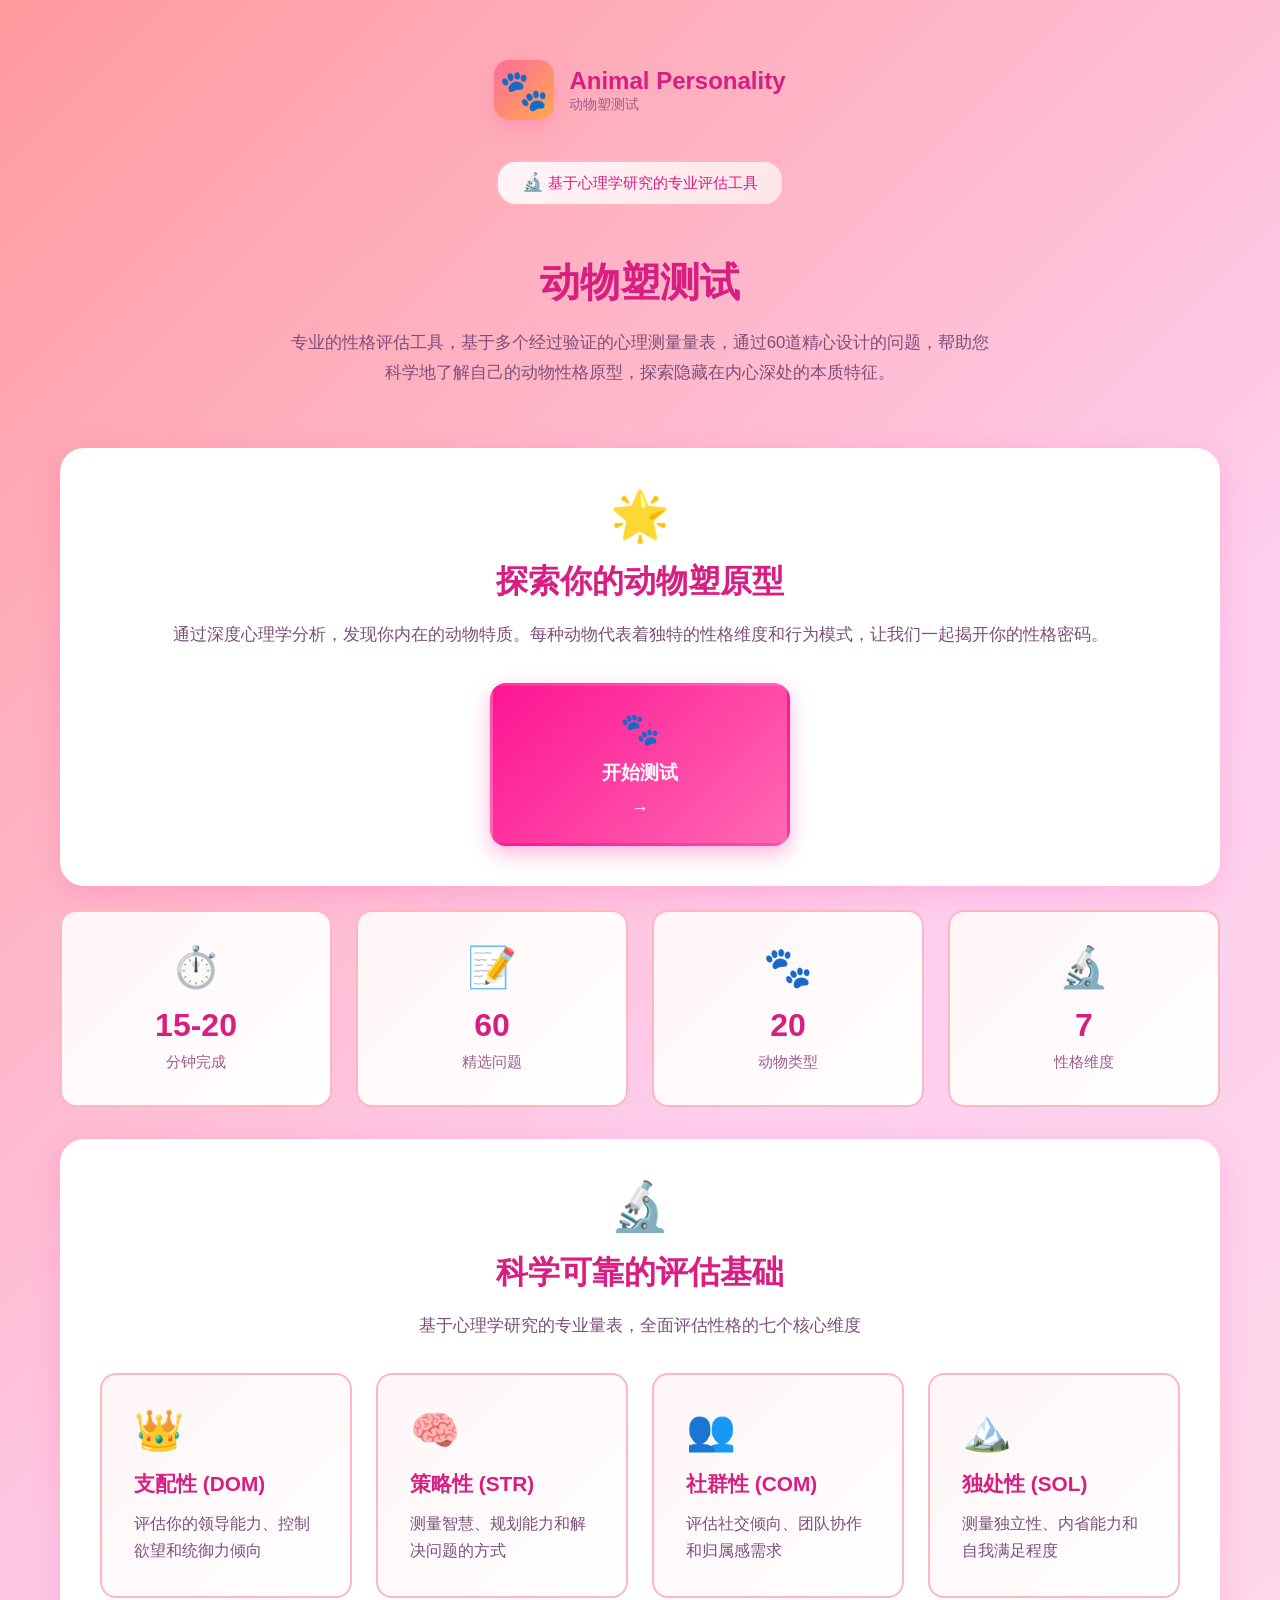
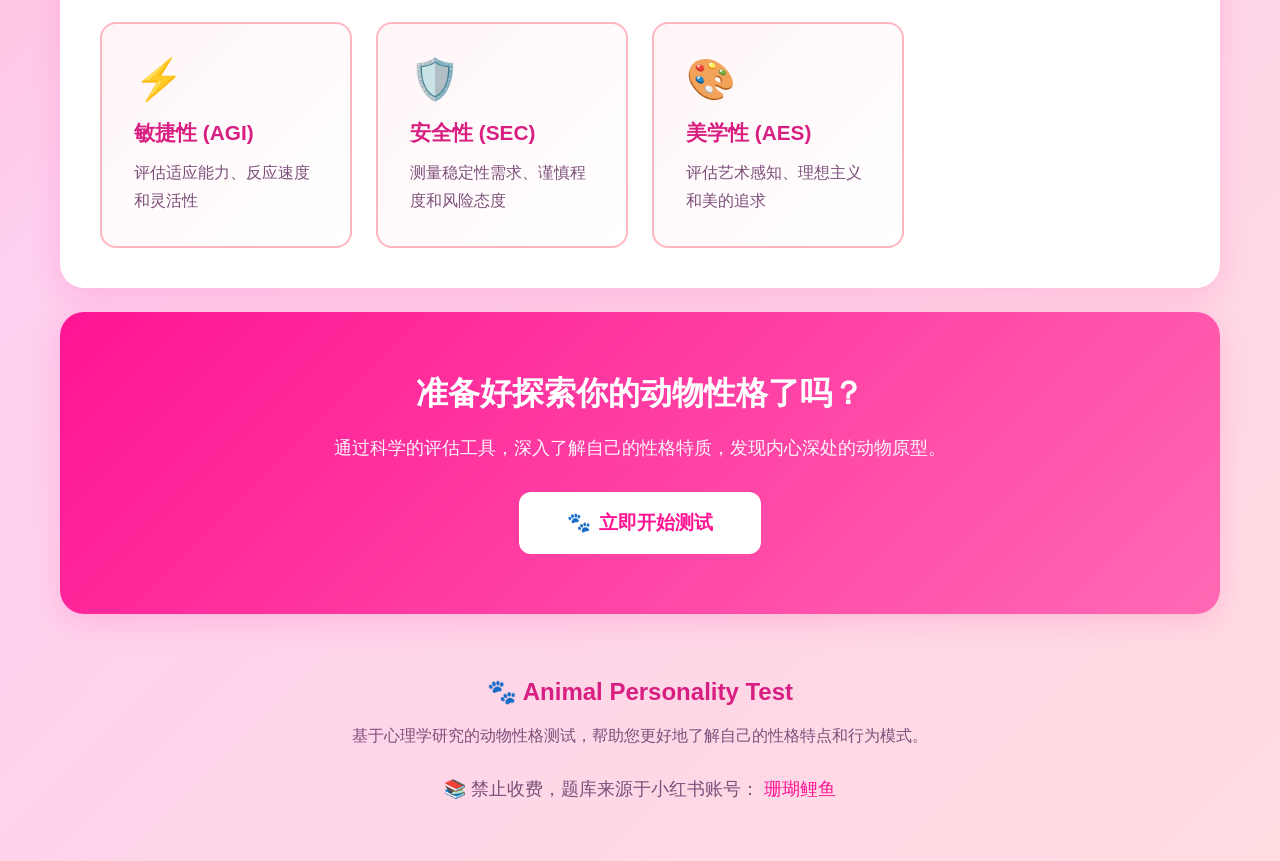
==== test/index.html @ 2c0f181c "Add files via upload" ====
<!DOCTYPE html><html lang="zh-CN"><head><meta charset="UTF-8"><meta name="viewport" content="width=device-width, initial-scale=1.0"><title>动物塑测试 🐾 Animal Personality Test</title><style type="text/css">@font-face {font-family:Inter;font-style:normal;font-weight:300;src:url(/cf-fonts/v/inter/5.0.16/cyrillic/wght/normal.woff2);unicode-range:U+0301,U+0400-045F,U+0490-0491,U+04B0-04B1,U+2116;font-display:swap;}@font-face {font-family:Inter;font-style:normal;font-weight:300;src:url(/cf-fonts/v/inter/5.0.16/latin-ext/wght/normal.woff2);unicode-range:U+0100-02AF,U+0304,U+0308,U+0329,U+1E00-1E9F,U+1EF2-1EFF,U+2020,U+20A0-20AB,U+20AD-20CF,U+2113,U+2C60-2C7F,U+A720-A7FF;font-display:swap;}@font-face {font-family:Inter;font-style:normal;font-weight:300;src:url(/cf-fonts/v/inter/5.0.16/latin/wght/normal.woff2);unicode-range:U+0000-00FF,U+0131,U+0152-0153,U+02BB-02BC,U+02C6,U+02DA,U+02DC,U+0304,U+0308,U+0329,U+2000-206F,U+2074,U+20AC,U+2122,U+2191,U+2193,U+2212,U+2215,U+FEFF,U+FFFD;font-display:swap;}@font-face {font-family:Inter;font-style:normal;font-weight:300;src:url(/cf-fonts/v/inter/5.0.16/vietnamese/wght/normal.woff2);unicode-range:U+0102-0103,U+0110-0111,U+0128-0129,U+0168-0169,U+01A0-01A1,U+01AF-01B0,U+0300-0301,U+0303-0304,U+0308-0309,U+0323,U+0329,U+1EA0-1EF9,U+20AB;font-display:swap;}@font-face {font-family:Inter;font-style:normal;font-weight:300;src:url(/cf-fonts/v/inter/5.0.16/cyrillic-ext/wght/normal.woff2);unicode-range:U+0460-052F,U+1C80-1C88,U+20B4,U+2DE0-2DFF,U+A640-A69F,U+FE2E-FE2F;font-display:swap;}@font-face {font-family:Inter;font-style:normal;font-weight:300;src:url(/cf-fonts/v/inter/5.0.16/greek/wght/normal.woff2);unicode-range:U+0370-03FF;font-display:swap;}@font-face {font-family:Inter;font-style:normal;font-weight:300;src:url(/cf-fonts/v/inter/5.0.16/greek-ext/wght/normal.woff2);unicode-range:U+1F00-1FFF;font-display:swap;}@font-face {font-family:Inter;font-style:normal;font-weight:400;src:url(/cf-fonts/v/inter/5.0.16/cyrillic-ext/wght/normal.woff2);unicode-range:U+0460-052F,U+1C80-1C88,U+20B4,U+2DE0-2DFF,U+A640-A69F,U+FE2E-FE2F;font-display:swap;}@font-face {font-family:Inter;font-style:normal;font-weight:400;src:url(/cf-fonts/v/inter/5.0.16/latin-ext/wght/normal.woff2);unicode-range:U+0100-02AF,U+0304,U+0308,U+0329,U+1E00-1E9F,U+1EF2-1EFF,U+2020,U+20A0-20AB,U+20AD-20CF,U+2113,U+2C60-2C7F,U+A720-A7FF;font-display:swap;}@font-face {font-family:Inter;font-style:normal;font-weight:400;src:url(/cf-fonts/v/inter/5.0.16/vietnamese/wght/normal.woff2);unicode-range:U+0102-0103,U+0110-0111,U+0128-0129,U+0168-0169,U+01A0-01A1,U+01AF-01B0,U+0300-0301,U+0303-0304,U+0308-0309,U+0323,U+0329,U+1EA0-1EF9,U+20AB;font-display:swap;}@font-face {font-family:Inter;font-style:normal;font-weight:400;src:url(/cf-fonts/v/inter/5.0.16/cyrillic/wght/normal.woff2);unicode-range:U+0301,U+0400-045F,U+0490-0491,U+04B0-04B1,U+2116;font-display:swap;}@font-face {font-family:Inter;font-style:normal;font-weight:400;src:url(/cf-fonts/v/inter/5.0.16/greek-ext/wght/normal.woff2);unicode-range:U+1F00-1FFF;font-display:swap;}@font-face {font-family:Inter;font-style:normal;font-weight:400;src:url(/cf-fonts/v/inter/5.0.16/greek/wght/normal.woff2);unicode-range:U+0370-03FF;font-display:swap;}@font-face {font-family:Inter;font-style:normal;font-weight:400;src:url(/cf-fonts/v/inter/5.0.16/latin/wght/normal.woff2);unicode-range:U+0000-00FF,U+0131,U+0152-0153,U+02BB-02BC,U+02C6,U+02DA,U+02DC,U+0304,U+0308,U+0329,U+2000-206F,U+2074,U+20AC,U+2122,U+2191,U+2193,U+2212,U+2215,U+FEFF,U+FFFD;font-display:swap;}@font-face {font-family:Inter;font-style:normal;font-weight:500;src:url(/cf-fonts/v/inter/5.0.16/greek-ext/wght/normal.woff2);unicode-range:U+1F00-1FFF;font-display:swap;}@font-face {font-family:Inter;font-style:normal;font-weight:500;src:url(/cf-fonts/v/inter/5.0.16/cyrillic-ext/wght/normal.woff2);unicode-range:U+0460-052F,U+1C80-1C88,U+20B4,U+2DE0-2DFF,U+A640-A69F,U+FE2E-FE2F;font-display:swap;}@font-face {font-family:Inter;font-style:normal;font-weight:500;src:url(/cf-fonts/v/inter/5.0.16/greek/wght/normal.woff2);unicode-range:U+0370-03FF;font-display:swap;}@font-face {font-family:Inter;font-style:normal;font-weight:500;src:url(/cf-fonts/v/inter/5.0.16/cyrillic/wght/normal.woff2);unicode-range:U+0301,U+0400-045F,U+0490-0491,U+04B0-04B1,U+2116;font-display:swap;}@font-face {font-family:Inter;font-style:normal;font-weight:500;src:url(/cf-fonts/v/inter/5.0.16/latin/wght/normal.woff2);unicode-range:U+0000-00FF,U+0131,U+0152-0153,U+02BB-02BC,U+02C6,U+02DA,U+02DC,U+0304,U+0308,U+0329,U+2000-206F,U+2074,U+20AC,U+2122,U+2191,U+2193,U+2212,U+2215,U+FEFF,U+FFFD;font-display:swap;}@font-face {font-family:Inter;font-style:normal;font-weight:500;src:url(/cf-fonts/v/inter/5.0.16/latin-ext/wght/normal.woff2);unicode-range:U+0100-02AF,U+0304,U+0308,U+0329,U+1E00-1E9F,U+1EF2-1EFF,U+2020,U+20A0-20AB,U+20AD-20CF,U+2113,U+2C60-2C7F,U+A720-A7FF;font-display:swap;}@font-face {font-family:Inter;font-style:normal;font-weight:500;src:url(/cf-fonts/v/inter/5.0.16/vietnamese/wght/normal.woff2);unicode-range:U+0102-0103,U+0110-0111,U+0128-0129,U+0168-0169,U+01A0-01A1,U+01AF-01B0,U+0300-0301,U+0303-0304,U+0308-0309,U+0323,U+0329,U+1EA0-1EF9,U+20AB;font-display:swap;}@font-face {font-family:Inter;font-style:normal;font-weight:600;src:url(/cf-fonts/v/inter/5.0.16/vietnamese/wght/normal.woff2);unicode-range:U+0102-0103,U+0110-0111,U+0128-0129,U+0168-0169,U+01A0-01A1,U+01AF-01B0,U+0300-0301,U+0303-0304,U+0308-0309,U+0323,U+0329,U+1EA0-1EF9,U+20AB;font-display:swap;}@font-face {font-family:Inter;font-style:normal;font-weight:600;src:url(/cf-fonts/v/inter/5.0.16/greek-ext/wght/normal.woff2);unicode-range:U+1F00-1FFF;font-display:swap;}@font-face {font-family:Inter;font-style:normal;font-weight:600;src:url(/cf-fonts/v/inter/5.0.16/latin/wght/normal.woff2);unicode-range:U+0000-00FF,U+0131,U+0152-0153,U+02BB-02BC,U+02C6,U+02DA,U+02DC,U+0304,U+0308,U+0329,U+2000-206F,U+2074,U+20AC,U+2122,U+2191,U+2193,U+2212,U+2215,U+FEFF,U+FFFD;font-display:swap;}@font-face {font-family:Inter;font-style:normal;font-weight:600;src:url(/cf-fonts/v/inter/5.0.16/cyrillic-ext/wght/normal.woff2);unicode-range:U+0460-052F,U+1C80-1C88,U+20B4,U+2DE0-2DFF,U+A640-A69F,U+FE2E-FE2F;font-display:swap;}@font-face {font-family:Inter;font-style:normal;font-weight:600;src:url(/cf-fonts/v/inter/5.0.16/cyrillic/wght/normal.woff2);unicode-range:U+0301,U+0400-045F,U+0490-0491,U+04B0-04B1,U+2116;font-display:swap;}@font-face {font-family:Inter;font-style:normal;font-weight:600;src:url(/cf-fonts/v/inter/5.0.16/latin-ext/wght/normal.woff2);unicode-range:U+0100-02AF,U+0304,U+0308,U+0329,U+1E00-1E9F,U+1EF2-1EFF,U+2020,U+20A0-20AB,U+20AD-20CF,U+2113,U+2C60-2C7F,U+A720-A7FF;font-display:swap;}@font-face {font-family:Inter;font-style:normal;font-weight:600;src:url(/cf-fonts/v/inter/5.0.16/greek/wght/normal.woff2);unicode-range:U+0370-03FF;font-display:swap;}@font-face {font-family:Inter;font-style:normal;font-weight:700;src:url(/cf-fonts/v/inter/5.0.16/greek-ext/wght/normal.woff2);unicode-range:U+1F00-1FFF;font-display:swap;}@font-face {font-family:Inter;font-style:normal;font-weight:700;src:url(/cf-fonts/v/inter/5.0.16/latin/wght/normal.woff2);unicode-range:U+0000-00FF,U+0131,U+0152-0153,U+02BB-02BC,U+02C6,U+02DA,U+02DC,U+0304,U+0308,U+0329,U+2000-206F,U+2074,U+20AC,U+2122,U+2191,U+2193,U+2212,U+2215,U+FEFF,U+FFFD;font-display:swap;}@font-face {font-family:Inter;font-style:normal;font-weight:700;src:url(/cf-fonts/v/inter/5.0.16/vietnamese/wght/normal.woff2);unicode-range:U+0102-0103,U+0110-0111,U+0128-0129,U+0168-0169,U+01A0-01A1,U+01AF-01B0,U+0300-0301,U+0303-0304,U+0308-0309,U+0323,U+0329,U+1EA0-1EF9,U+20AB;font-display:swap;}@font-face {font-family:Inter;font-style:normal;font-weight:700;src:url(/cf-fonts/v/inter/5.0.16/cyrillic/wght/normal.woff2);unicode-range:U+0301,U+0400-045F,U+0490-0491,U+04B0-04B1,U+2116;font-display:swap;}@font-face {font-family:Inter;font-style:normal;font-weight:700;src:url(/cf-fonts/v/inter/5.0.16/cyrillic-ext/wght/normal.woff2);unicode-range:U+0460-052F,U+1C80-1C88,U+20B4,U+2DE0-2DFF,U+A640-A69F,U+FE2E-FE2F;font-display:swap;}@font-face {font-family:Inter;font-style:normal;font-weight:700;src:url(/cf-fonts/v/inter/5.0.16/greek/wght/normal.woff2);unicode-range:U+0370-03FF;font-display:swap;}@font-face {font-family:Inter;font-style:normal;font-weight:700;src:url(/cf-fonts/v/inter/5.0.16/latin-ext/wght/normal.woff2);unicode-range:U+0100-02AF,U+0304,U+0308,U+0329,U+1E00-1E9F,U+1EF2-1EFF,U+2020,U+20A0-20AB,U+20AD-20CF,U+2113,U+2C60-2C7F,U+A720-A7FF;font-display:swap;}</style><style> * { margin: 0; padding: 0; box-sizing: border-box; } body { font-family: 'Inter', -apple-system, BlinkMacSystemFont, 'Segoe UI', sans-serif; background: linear-gradient(135deg, #ff9a9e 0%, #fecfef 50%, #ffdde1 100%); min-height: 100vh; color: #4a1942; } .container { max-width: 1200px; margin: 0 auto; padding: 20px; } .new-header { text-align: center; padding: 40px 20px 60px; } .logo-section { display:flex; align-items:center; justify-content:center; gap:15px; margin-bottom:20px; } .logo-icon { font-size:2.5rem; width:60px; height:60px; background:linear-gradient(135deg,#ff6b9d,#ffa94d); border-radius:15px; display:flex; align-items:center; justify-content:center; box-shadow:0 8px 20px rgba(255,107,157,.3); } .logo-text { text-align:left; } .logo-title { font-size:1.5rem; font-weight:700; color:#d91e82; } .logo-subtitle { font-size:.9rem; color:#9d5c8e; } .tagline { display:inline-block; background:linear-gradient(135deg,#fff5f7,#ffe4e9); padding:10px 24px; border-radius:20px; color:#d91e82; font-size:.95rem; font-weight:500; margin:20px 0; border:2px solid #ffb6c1; } .tagline-icon { font-size:1.1rem; } .main-title { font-size:2.5rem; font-weight:700; color:#d91e82; margin:30px 0 20px; line-height:1.3; } .main-description { max-width:700px; margin:0 auto; font-size:1.05rem; color:#7d4f7a; line-height:1.8; } .card { background:#fff; border-radius:24px; padding:40px; margin-bottom:24px; box-shadow:0 8px 30px rgba(255,20,147,.15); } .section-icon { font-size:3rem; text-align:center; margin-bottom:16px; } .section-title { text-align:center; font-size:2rem; font-weight:700; color:#d91e82; margin-bottom:16px; } .section-desc { text-align:center; color:#7d4f7a; font-size:1.05rem; line-height:1.8; margin-bottom:32px; } .features-grid { display:grid; grid-template-columns: repeat(auto-fit, minmax(200px, 1fr)); gap:24px; margin-bottom:32px; } .feature-item { background:linear-gradient(135deg,#fff5f7 0%, #ffffff 100%); border-radius:16px; padding:32px 24px; text-align:center; border:2px solid #ffb6c1; transition:all .3s; } .feature-item:hover { transform:translateY(-5px); box-shadow:0 12px 30px rgba(255,20,147,.2); border-color:#ff69b4; } .feature-icon { font-size:2.5rem; margin-bottom:16px; } .feature-value { font-size:2rem; font-weight:700; color:#d91e82; margin-bottom:8px; } .feature-label { color:#9d5c8e; font-size:.95rem; } .btn { padding:18px 48px; border-radius:12px; font-size:1.2rem; font-weight:600; cursor:pointer; transition:all .3s; border:none; background:linear-gradient(90deg,#ff1493,#ff69b4); color:#fff; box-shadow:0 4px 16px rgba(255,20,147,.4); display:inline-flex; align-items:center; gap:8px; } .btn:hover { transform:translateY(-2px); box-shadow:0 6px 24px rgba(255,20,147,.5); } .perspective-btn { flex:1; max-width:300px; padding:24px 32px; border-radius:16px; font-size:1.1rem; font-weight:600; cursor:pointer; transition:all .3s; border:3px solid; display:flex; flex-direction:column; align-items:center; gap:12px; text-align:center; } .perspective-btn.primary { background:linear-gradient(135deg,#ff1493,#ff69b4); color:#fff; border-color:transparent; box-shadow:0 8px 20px rgba(255,20,147,.3); } .perspective-btn.primary:hover { transform:translateY(-4px); box-shadow:0 12px 30px rgba(255,20,147,.4); } .btn-icon { font-size:2rem; } .btn-text { font-size:1.2rem; } .perspective-buttons { display:flex; justify-content:center; gap:24px; flex-wrap:wrap; } .basis-grid { display:grid; grid-template-columns: repeat(auto-fit, minmax(250px, 1fr)); gap:24px; margin-top:32px; } .basis-card { background:linear-gradient(135deg,#fff5f7 0%, #ffffff 100%); border-radius:16px; padding:32px; border:2px solid #ffb6c1; transition:all .3s; } .basis-card:hover { transform:translateY(-5px); box-shadow:0 12px 30px rgba(255,20,147,.2); border-color:#ff69b4; } .basis-icon { font-size:2.5rem; margin-bottom:16px; } .basis-title { font-size:1.3rem; font-weight:600; color:#d91e82; margin-bottom:12px; } .basis-desc { color:#7d4f7a; line-height:1.7; } .cta-section { background:linear-gradient(135deg,#ff1493 0%, #ff69b4 100%); color:#fff; text-align:center; padding:60px 40px; } .cta-title { font-size:2rem; font-weight:700; margin-bottom:20px; } .cta-desc { font-size:1.1rem; margin-bottom:32px; opacity:.95; } .cta-btn { background:#fff; color:#ff1493; padding:18px 48px; border-radius:12px; font-size:1.2rem; font-weight:600; border:none; cursor:pointer; transition:all .3s; display:inline-flex; align-items:center; gap:8px; } .cta-btn:hover { transform:translateY(-2px); box-shadow:0 8px 20px rgba(255,255,255,.5); } .footer-info { text-align:center; padding:40px 20px; color:#7d4f7a; } .footer-logo { font-size:1.5rem; font-weight:700; color:#d91e82; margin-bottom:16px; } .footer-desc { margin-bottom:20px; line-height:1.7; } .footer-links { display:flex; justify-content:center; gap:24px; flex-wrap:wrap; } .footer-links a { color:#ff1493; text-decoration:none; font-weight:500; transition:all .3s; } .footer-links a:hover { color:#d91e82; text-decoration:underline; } .hidden { display:none; } .fade-in { animation: fadeIn .5s ease-out; } @keyframes fadeIn { from{opacity:0; transform:translateY(20px);} to{opacity:1; transform:translateY(0);} } .question-container { background:linear-gradient(135deg,#fff5f7 0%, #ffffff 100%); border-radius:16px; padding:32px; margin-bottom:24px; } .question-header { display:flex; justify-content:space-between; align-items:center; margin-bottom:24px; padding-bottom:16px; border-bottom:2px solid #ffb6c1; } .question-badge { background:linear-gradient(90deg,#ff1493,#ff69b4); color:#fff; padding:8px 16px; border-radius:12px; font-size:.9rem; font-weight:500; } .question-number { color:#9d5c8e; font-weight:600; font-size:1.1rem; } .question-text { font-size:1.5rem; font-weight:600; color:#4a1942; line-height:1.7; margin-bottom:32px; } .options-grid { display:grid; gap:12px; } .option { background:#fff; border:2px solid #ffb6c1; border-radius:12px; padding:20px 24px; cursor:pointer; transition:all .3s; display:flex; align-items:center; gap:16px; user-select:none; } .option:hover { border-color:#ff1493; background:#fff5f7; transform:translateX(8px); } .option.selected { border-color:#ff1493; background:linear-gradient(90deg,#ff1493 0%, #ff69b4 100%); color:#fff; font-weight:500; box-shadow:0 4px 12px rgba(255,20,147,.3); } .option-circle { width:32px; height:32px; border-radius:50%; background:linear-gradient(135deg,#ff1493,#ff69b4); color:#fff; display:flex; align-items:center; justify-content:center; font-weight:600; flex-shrink:0; } .option.selected .option-circle { background:#fff; color:#ff1493; } .progress-section { margin-bottom:32px; } .progress-info { display:flex; justify-content:space-between; margin-bottom:8px; color:#9d5c8e; font-weight:500; } .progress-bar-container { width:100%; height:8px; background:rgba(255,182,193,.3); border-radius:4px; overflow:hidden; } .progress-fill { height:100%; background:linear-gradient(90deg,#ff1493,#ff69b4); transition: width .3s ease; } .result-hero { background:linear-gradient(135deg,#ff1493 0%, #ff69b4 100%); color:#fff; text-align:center; padding:60px 40px; border-radius:24px 24px 0 0; margin:-40px -40px 40px; } .result-animal { font-size:4em; margin:20px 0; text-shadow:0 4px 8px rgba(0,0,0,.2); } .result-title { font-size:2.5rem; font-weight:700; margin-bottom:16px; } .result-desc { text-align:left; line-height:1.8; color:#555; margin:20px 0; padding:30px; background:linear-gradient(135deg,#fff5f7 0%, #ffffff 100%); border-radius:16px; border-left:5px solid #ff1493; font-size:1.1rem; } @media (max-width:768px){ .main-title{font-size:1.8rem;} .main-description{font-size:.95rem;} .perspective-btn{max-width:100%;} .features-grid{grid-template-columns:repeat(2,1fr); gap:16px;} .card{padding:24px 20px;} .question-text{font-size:1.15rem;} } </style></head><body><div class="container"><div id="startScreen"><div class="new-header fade-in"><div class="logo-section"><div class="logo-icon">🐾</div><div class="logo-text"><div class="logo-title">Animal Personality</div><div class="logo-subtitle">动物塑测试</div></div></div><div class="tagline"><span class="tagline-icon">🔬</span> 基于心理学研究的专业评估工具</div><h1 class="main-title">动物塑测试</h1><p class="main-description">专业的性格评估工具，基于多个经过验证的心理测量量表，通过60道精心设计的问题，帮助您科学地了解自己的动物性格原型，探索隐藏在内心深处的本质特征。</p></div><div class="card fade-in"><div class="section-icon">🌟</div><h2 class="section-title">探索你的动物塑原型</h2><p class="section-desc">通过深度心理学分析，发现你内在的动物特质。每种动物代表着独特的性格维度和行为模式，让我们一起揭开你的性格密码。</p><div class="perspective-buttons"><button id="startBtn" class="perspective-btn primary" type="button"><span class="btn-icon">🐾</span><span class="btn-text">开始测试</span><span class="btn-arrow">→</span></button></div></div><div class="features-grid fade-in"><div class="feature-item"><div class="feature-icon">⏱️</div><div class="feature-value">15-20</div><div class="feature-label">分钟完成</div></div><div class="feature-item"><div class="feature-icon">📝</div><div class="feature-value">60</div><div class="feature-label">精选问题</div></div><div class="feature-item"><div class="feature-icon">🐾</div><div class="feature-value">20</div><div class="feature-label">动物类型</div></div><div class="feature-item"><div class="feature-icon">🔬</div><div class="feature-value">7</div><div class="feature-label">性格维度</div></div></div><div class="card fade-in"><div class="section-icon">🔬</div><h2 class="section-title">科学可靠的评估基础</h2><p class="section-desc">基于心理学研究的专业量表，全面评估性格的七个核心维度</p><div class="basis-grid"><div class="basis-card"><div class="basis-icon">👑</div><h3 class="basis-title">支配性 (DOM)</h3><p class="basis-desc">评估你的领导能力、控制欲望和统御力倾向</p></div><div class="basis-card"><div class="basis-icon">🧠</div><h3 class="basis-title">策略性 (STR)</h3><p class="basis-desc">测量智慧、规划能力和解决问题的方式</p></div><div class="basis-card"><div class="basis-icon">👥</div><h3 class="basis-title">社群性 (COM)</h3><p class="basis-desc">评估社交倾向、团队协作和归属感需求</p></div><div class="basis-card"><div class="basis-icon">🏔️</div><h3 class="basis-title">独处性 (SOL)</h3><p class="basis-desc">测量独立性、内省能力和自我满足程度</p></div><div class="basis-card"><div class="basis-icon">⚡</div><h3 class="basis-title">敏捷性 (AGI)</h3><p class="basis-desc">评估适应能力、反应速度和灵活性</p></div><div class="basis-card"><div class="basis-icon">🛡️</div><h3 class="basis-title">安全性 (SEC)</h3><p class="basis-desc">测量稳定性需求、谨慎程度和风险态度</p></div><div class="basis-card"><div class="basis-icon">🎨</div><h3 class="basis-title">美学性 (AES)</h3><p class="basis-desc">评估艺术感知、理想主义和美的追求</p></div></div></div><div class="card cta-section fade-in"><h2 class="cta-title">准备好探索你的动物性格了吗？</h2><p class="cta-desc">通过科学的评估工具，深入了解自己的性格特质，发现内心深处的动物原型。</p><button id="ctaStartBtn" class="cta-btn" type="button"><span>🐾</span><span>立即开始测试</span></button></div><div class="footer-info fade-in"><div class="footer-logo"><span>🐾</span> Animal Personality Test</div><p class="footer-desc">基于心理学研究的动物性格测试，帮助您更好地了解自己的性格特点和行为模式。</p><div class="footer-links"><p style="margin-top: 8px; font-size: 18px;">📚 禁止收费，题库来源于小红书账号： <a href="https://xhslink.com/m/9l3Lq4NXHCE">珊瑚鲤鱼</a></p></div></div></div><div id="testScreen" class="card hidden"><div class="progress-section"><div class="progress-info"><span id="progressText">进度: 0/60</span><span id="progressPercent">0%</span></div><div class="progress-bar-container"><div class="progress-fill" id="progressFill" style="width:0%"></div></div></div><div class="question-container"><div class="question-header"><div class="question-badge">动物塑测试</div><div class="question-number" id="questionNumber">第 1 题</div></div><div class="question-text" id="questionText"></div><div class="options-grid" id="optionsContainer"></div></div></div><div id="resultScreen" class="card hidden"><div class="result-hero"><h2>你的动物性格原型是</h2><div class="result-animal" id="resultAnimal"></div><div class="result-title" id="resultTitle"></div></div><div class="result-desc" id="resultDesc"></div><div style="text-align: center; margin-top: 30px;"><button id="restartBtn" class="btn" type="button"><span>🔄</span><span>重新测试</span></button></div></div></div><script type="text/javascript"> const questions = [ {q:"世界是一片漆黑的森林，你选择成为？",o:["森林本身，感受每一片树叶","在林间温暖的篝火","隐藏在古树根下深不见底的古井","一阵穿过所有缝隙的风"]}, {q:"你获得了一块记忆橡皮擦，你会擦掉？",o:["别人对你的所有亏欠，让心灵彻底自由","你最尴尬最羞耻的那个瞬间","一段让你心碎的感情","你犯下的一个无法弥补的错误"]}, {q:"你意外获得了一个生活BUG的控制台，但一天只能使用一个指令，你会输入？",o:["显示所有事物的隐藏信息","召唤会跳舞的羊驼和朋友","一键生成绝对舒适区","开启主角光环"]}, {q:"你更倾向于哪种形式的永生？",o:["你的思想、作品或传说被永远流传","灵魂转世，不断体验不同的人生","拥有不朽的肉体，看着沧海桑田","化为自然的一部分，如山脉或河流，静观万物"]}, {q:"你内心最深处的恐惧，更接近于？",o:["被所有人遗忘，仿佛从未存在过","成为一个无聊、平庸、可被替代的人","失去控制，被原始的冲动或混乱所吞噬","被囚禁，无论是物理上还是精神上"]}, {q:"在你的梦境中，哪种场景反复出现？",o:["在无边无际的水中，时而漂浮，时而下沉","站在悬崖边，俯瞰着壮丽但危险的景色","在一个错综复杂的建筑里奔跑，找不到出口","和一群模糊不清但感觉熟悉的人在一起"]}, {q:"如果你的情绪是一个APP，它最常用的功能是？",o:["后台运行模式，表面风平浪静","弹幕分享功能，把所有内心OS都发到好友群里","飞行模式，一键断开所有连接","静音模式，所有通知都只显示角标"]}, {q:"你认为家的本质是什么？",o:["一个可以卸下所有伪装和防备的绝对领域","一群可以无条件接纳你、与你共享喜悦的人","刻在你基因里但那个回不去的故乡","一个精神坐标，无论身在何处，心之所向"]}, {q:"如果必须选择一种感官来放大十倍，你会选？",o:["听觉，聆听万物的低语和弦外之音","触觉，感受世界的质地和温度","嗅觉，捕捉空气中隐藏的信息和记忆","视觉，看穿表象，洞悉世界的结构"]}, {q:"你如何看待自己的阴暗面？",o:["是我力量的源泉，需要被理解和掌控","是需要努力克服的弱点","只是我的一部分，没必要大惊小怪","我尽量忽略它，不去想它"]}, {q:"你渴望拥有的知识是？",o:["看透人心的能力","与自然万物沟通的语言","预测未来的水晶球","解锁宇宙终极规律的钥匙"]}, {q:"死亡来临时，你希望它是何种形态？",o:["如秋叶般静美地飘落，回归大地","像烟花一样，在最绚烂的瞬间燃烧殆尽","像一场远航，驶向未知的星辰大海","像一场酣睡，在最温暖的梦中不再醒来"]}, {q:"你觉得最性感的特质是？",o:["饱经沧桑后依旧清澈的眼神","毫不掩饰的原始的生命力","在混乱中依旧保持从容的优雅","专注做某件事时，遗世独立的气质"]}, {q:"如果可以保留一段声音在脑中循环播放，你会选？",o:["海浪拍打礁石的声音","爱人在耳边的低语","风吹过树林发出的沙沙声","图书馆里安静的翻书声"]}, {q:"你认为自己更像？",o:["一本需要密码才能打开的古书","一张错综复杂通往宝藏的地图","一个装满了故事和秘密的漂流瓶","一把能打开无数把锁的钥匙"]}, {q:"你是一座岛屿，你希望别人如何登岛？",o:["我会建立一座坚固的桥，只让我认可的人通过","我的海岸线很长，欢迎任何人停靠，但中心区域不对外开放","我会用迷雾将自己环绕，只有最执着的人才能找到航线","我是一座会移动的岛，只在特定的时候与大陆连接"]}, {q:"在一段关系中，你更像一个？",o:["给予对方温暖和光亮的恒星","守护对方提供庇护的港湾","引领对方探索未知世界的向导","与对方共舞相互映照的月亮"]}, {q:"你的朋友被一只巨大的棉花糖怪兽困住了，你冲过去的第一反应是？",o:["大喊：别动！让我分析一下它的弱点！","抄起一个巨大的勺子：朋友挺住！我来帮你吃出一条路！","陪他静静坐着，然后拿出手机自拍","冷静地指挥：你左边三步，然后跳起来！"]}, {q:"你最不能容忍的背叛是？",o:["谎言与欺骗","在我最需要的时候转身离开","将我的秘密公之于众","因为懦弱而放弃了我们的共同目标"]}, {q:"当你深爱一个人时，你更倾向于如何表达这份感情？",o:["默默地为对方做好许多事，但从不主动提起","将对方纳入自己未来的规划，并为其扫清障碍","与对方分享自己最隐秘的精神世界和独特的发现","创造只属于两个人的共同经历和冒险回忆"]}, {q:"你理想的伴侣关系是？",o:["两棵独立的树，根在地下紧紧相连","一团火焰，相互燃烧，照亮彼此","一个安全的洞穴，共同抵御外界的风雨","两只一同翱翔的鹰，共享同一片天空"]}, {q:"在群体中，你最舒服的位置是？",o:["在舞台的聚光灯下","在人群边缘，做一个冷静的观察者","在亲密的小圈子里，被温暖和信任包围","在队伍的最前方，带领大家前进"]}, {q:"一个路过的小精灵对你比了个心，你会？",o:["迅速回一个更酷的手势","开心地比一个更大的心，并附赠一个wink","脸一红，害羞地低下头，但嘴角忍不住上扬","礼貌性地点点头，然后在心里给它的可爱程度打个分"]}, {q:"你认为最浪漫的事是？",o:["在暴风雨的夜晚，共享一杯热茶","一场说走就走充满未知的冒险","读懂对方一个眼神里所有未说出口的话","共同创造一个只属于你们的、伟大的作品"]}, {q:"你会为什么样的人拼命？",o:["为那个点燃我灵魂之火的人","为我视为家人的整个群体","为那个无条件信任我、依赖我的人","为值得我追随的拥有共同信念的领袖"]}, {q:"如果爱是一种馈赠，你倾向于给予？",o:["我最珍贵的收藏","我全部的时间和陪伴","我绝对的忠诚和保护","我对世界的理解和智慧"]}, {q:"当关系结束时，你更像是？",o:["冰封的火山，外冷内热","改道的河流，奔向新的海洋","被砍掉枝干的树，需要漫长的春天才能发芽","被风吹散的云，形态改变，本质依旧"]}, {q:"在一场化妆舞会上，你觉得哪种装扮最能吸引到对的人？",o:["戴着乌鸦面具的神秘魔术师","穿着毛茸茸恐龙睡衣的派对核心","假扮成一棵树，安静地待在角落","穿着未来感十足的银色盔甲的神明"]}, {q:"你更希望被如何记住？",o:["一个有趣的灵魂，一个传奇的故事","一个可靠的朋友，一个温暖的港湾","一个优雅的谜，一段美丽的风景","一个伟大的领袖，一个时代的开创者"]}, {q:"你最想对这个世界说的一句话是？",o:["嘘，听。","一起玩吧！","别怕，有我呢。","看好了。"]}, {q:"你在一场必须分出胜负的游戏中，你的策略是？",o:["精心布局，诱敌深入，最后一击致命","用绝对的力量或气势正面碾压","找到规则的漏洞，用意想不到的方式获胜","结成联盟，牺牲局部，换取最终的集体胜利"]}, {q:"你得到了一份藏宝图，但标注了极度危险，你会？",o:["独自前往，宝藏和秘密只属于我一人","组建一支精英团队，共享收益与风险","把它卖给更有能力的人，换取眼前的利益","先花大量时间研究地图，分析所有风险，再做决定"]}, {q:"面对挑衅，你的第一反应是？",o:["一个冷酷的眼神，让对方知难而退","一声响亮的咆哮，宣示我的底线","转身离开，不与傻瓜论长短","微笑，但在心里已经将对方盘算了一遍"]}, {q:"你认为权力的本质是？",o:["制定规则的资格","保护所爱之人的能力","一种可以交换一切的筹码","一种沉重的责任"]}, {q:"在真心话大冒险游戏中，你发现了一个必胜BUG，你会？",o:["暗中利用，精准地让某人说出秘密","大声告诉所有人，然后玩点更刺激的！","假装不知道，享受提心吊胆的感觉","利用BUG让游戏和平结束，去看电影"]}, {q:"你更擅长？",o:["在混乱中创造秩序","在秩序中制造惊喜","适应任何环境，像水一样无形","建立一个全新的属于自己的体系"]}, {q:"一个巨大的机遇摆在你面前，但需要你放弃现在的安稳生活，你？",o:["赌一把，人生需要激情","极度纠结，反复衡量得失","算了，安稳比什么都重要","如果这个机遇符合我的长远规划，就去"]}, {q:"你如何利用你的优势？",o:["藏起来，作为关键时刻的底牌","大方地展示，吸引同伴或震慑敌人","只在我信任的人面前展现","用它来帮助那些需要帮助的人"]}, {q:"你参加了一场用梗图battle的比赛，你的必杀技是？",o:["极其冷门但精准吐槽的哲学梗图","能让全场爆笑的猫猫狗狗表情包连击","经典的略带伤感的自嘲梗图","信息量巨大的史诗级长图"]}, {q:"你如何看待捷径？",o:["最聪明的选择","往往是陷阱","如果能走，为什么不走？","我更喜欢自己走出一条路"]}, {q:"你的死对头变成了一只只会咕的鸽子，落在了你的窗台，你会？",o:["教它用摩斯密码咕出认罪书","养得肥肥胖胖，在它面前吃炸鸡","给它搭窝喂米，然后思考自己是不是太善良","把它绑在无人机上放飞，附上纸条：自己飞回来吧，菜鸟。"]}, {q:"你犯错后，最倾向于？",o:["悄悄弥补，当做什么都没发生过","公开承认，承担后果","自责很久，陷入情绪低谷","分析错误原因，确保不再犯"]}, {q:"你认为最强大的武器是？",o:["无法被预测的头脑","坚不可摧的意志","令人无法抗拒的魅力","绝对的忠诚"]}, {q:"你丢失了一件非常重要的东西，你会？",o:["发疯一样地寻找，不惜一切代价","伤心一会儿，然后告诉自己该放下了","相信它总有一天会以某种形式回来","把它当成一次教训，记住这种失去的感觉"]}, {q:"你更愿意成为？",o:["棋手","棋子（国王或皇后）","旁观的智者","掀翻棋盘的人"]}, {q:"你最向往的美是？",o:["诞生于毁灭之中的残酷的美","脆弱而转瞬即逝的美","经过时间沉淀后充满智慧的美","雄伟、壮丽、不可征服的美"]}, {q:"如果用一种天气来形容你的内心世界，它会是？",o:["雷鸣电闪的暴风雨夜","阳光和煦微风拂面的午后","安静飘雪万籁俱寂的冬日","变幻莫测时有彩虹的阵雨天"]}, {q:"你退休后，打算在哪里开一家只招待有缘人的奇怪小店？",o:["在宇宙空间站里，开一家失物招领处","在移动岛屿上，开一家能量补给站","在图书馆地下室，开一家懒人沙发店","在珠穆朗玛峰顶，开一家灵魂便利店"]}, {q:"在艺术作品中，哪种颜色最能代表你的灵魂底色？",o:["深邃的普鲁士蓝或暗夜黑","明亮的金黄或橙红","温柔的象牙白或浅粉色","高贵的银灰或纯白"]}, {q:"你认为哪种声音最接近神性？",o:["宇宙深处的脉冲信号","新生儿的第一声啼哭","鲸鱼在深海中的歌唱","无声，绝对的寂静"]}, {q:"如果你的身体必须由一种非生物材料构成，你希望是？",o:["透明但易碎的玻璃","会发光的钻石","Q弹的果冻","永远保持锋利的精密合金"]}, {q:"你认为什么东西是无价的？",o:["自由","爱","安全感","时间"]}, {q:"你更愿意与哪种神对话？",o:["智慧与诡计之神","战争与守护之神","爱与美之神","自然与生命之神"]}, {q:"你发现了一个可以穿梭时空的罗盘，第一次启动时，你希望指针指向哪里？",o:["指向魔法与巨龙存在的失落古代","指向科技高度发达人人安居乐业的理想未来","指向尚未被探索的充满原始生命力的秘境","指向你童年最无忧无虑的那个夏天"]}, {q:"你更像哪种水？",o:["能滴水穿石的执着水滴","能容纳百川的辽阔大海","能倒映天空的平静湖泊","能冲毁一切的滔天巨浪"]}, {q:"你认为最酷的活法是？",o:["成为一个都市传说","成为一部超长待机番剧的主角","成为一个被机器人精心照料的盆栽","成为游戏里的最终BOSS"]}, {q:"你如何看待命运？",o:["一张可以被改写的草稿","一条虽然曲折但终点已定的河流","一场需要全力以赴的赌局","根本不存在的东西"]}, {q:"如果让你创造一个世界，你最先创造什么？",o:["规则和逻辑","光和生命","音乐和色彩","秘密和谜题"]}, {q:"在生命的尽头，你回望一生，最让你感到自豪的是？",o:["我从未背叛过我自己","我用生命守护了我爱的一切","我过得舒适安逸，没留下什么遗憾","我达到了无人企及的高度"]}, {q:"选择你的灵魂图腾：",o:["螺旋","心形","圆圈","三角"]} ]; const scoreMap=[[{AES:2},{COM:2},{SOL:2},{AGI:2}],[{COM:2},{SEC:2},{AES:2},{STR:2}],[{STR:2},{COM:2},{SEC:2},{DOM:2}],[{STR:2},{AGI:2},{DOM:2},{SOL:2}],[{SOL:2},{AGI:2},{DOM:2},{SEC:2}],[{AES:2},{DOM:2},{STR:2},{COM:2}],[{SOL:2},{COM:2},{SEC:2},{AES:2}],[{SEC:2},{COM:2},{SOL:2},{DOM:2}],[{COM:2},{SEC:2},{STR:2},{AGI:2}],[{DOM:2},{SEC:2},{AES:2},{SOL:2}],[{STR:2},{AES:2},{DOM:2},{AES:2}],[{AES:2},{DOM:2},{SOL:2},{SEC:2}],[{AES:2},{DOM:2},{AES:2},{SOL:2}],[{AES:2},{COM:2},{STR:2},{SEC:2}],[{SOL:2},{STR:2},{COM:2},{AGI:2}],[{DOM:2},{COM:2},{SOL:2},{AGI:2}],[{DOM:2},{SEC:2},{AGI:2},{SOL:2}],[{STR:2},{AGI:2},{SOL:2},{DOM:2}],[{STR:2},{DOM:2},{COM:2},{SOL:2}],[{SOL:2},{DOM:2},{AES:2},{COM:2}],[{SOL:2},{DOM:2},{SEC:2},{COM:2}],[{DOM:2},{SOL:2},{COM:2},{STR:2}],[{AGI:2},{COM:2},{AES:2},{SOL:2}],[{SEC:2},{AGI:2},{SOL:2},{DOM:2}],[{AES:2},{COM:2},{SOL:2},{DOM:2}],[{AES:2},{COM:2},{DOM:2},{STR:2}],[{DOM:2},{AGI:2},{SEC:2},{COM:2}],[{STR:2},{COM:2},{SEC:2},{DOM:2}],[{SOL:2},{COM:2},{AES:2},{DOM:2}],[{AES:2},{COM:2},{DOM:2},{STR:2}],[{STR:2},{DOM:2},{AGI:2},{COM:2}],[{SOL:2},{COM:2},{AGI:2},{STR:2}],[{DOM:2},{DOM:2},{AGI:2},{STR:2}],[{DOM:2},{COM:2},{AGI:2},{STR:2}],[{STR:2},{COM:2},{AGI:2},{SEC:2}],[{DOM:2},{AGI:2},{SOL:2},{SEC:2}],[{DOM:2},{STR:2},{SEC:2},{STR:2}],[{SOL:2},{DOM:2},{COM:2},{AES:2}],[{STR:2},{COM:2},{AES:2},{DOM:2}],[{STR:2},{SEC:2},{AGI:2},{DOM:2}],[{STR:2},{DOM:2},{SEC:2},{AGI:2}],[{SOL:2},{DOM:2},{COM:2},{STR:2}],[{STR:2},{DOM:2},{COM:2},{COM:2}],[{DOM:2},{SEC:2},{AES:2},{SOL:2}],[{DOM:2},{STR:2},{COM:2},{AGI:2}],[{DOM:2},{AES:2},{STR:2},{DOM:2}],[{DOM:2},{COM:2},{SEC:2},{AGI:2}],[{STR:2},{COM:2},{SEC:2},{DOM:2}],[{AES:2},{DOM:2},{SEC:2},{SOL:2}],[{STR:2},{AES:2},{COM:2},{AES:2}],[{DOM:2},{AES:2},{COM:2},{SEC:2}],[{AGI:2},{COM:2},{SEC:2},{STR:2}],[{STR:2},{DOM:2},{AES:2},{COM:2}],[{STR:2},{COM:2},{SEC:2},{DOM:2}],[{AGI:2},{COM:2},{SEC:2},{DOM:2}],[{SOL:2},{COM:2},{SEC:2},{DOM:2}],[{STR:2},{COM:2},{AGI:2},{SOL:2}],[{AGI:2},{DOM:2},{STR:2},{AES:2}],[{STR:2},{COM:2},{SEC:2},{SOL:2}],[{AES:2},{COM:2},{SEC:2},{DOM:2}]]; const animals={ '狗':{desc:'你是忠诚的伙伴与热情的守护者。你的世界围绕着"我们"展开，无论是家人、朋友还是团队。你擅长建立连接，给予温暖，并在群体中找到自己的价值。你的快乐简单而纯粹，来源于陪伴与被需要。',traits:{COM:2,AGI:1,SEC:1}}, '猫':{desc:'你是优雅的独立思想家，神秘且自我满足。你享受独处，拥有丰富的内心世界。你行动敏捷，好奇心强，但只对自己感兴趣的事物投入精力。你的魅力在于那份若即若离的疏离感和无法预测的灵动。',traits:{SOL:2,AGI:2,STR:1}}, '狼':{desc:'你是天生的领袖与战略家，兼具力量与社群智慧。你既能独立思考，又能无缝地融入团队。你对目标执着，有强烈的责任感和领地意识，为了守护族群，你会展现出惊人的统御力和谋略。',traits:{DOM:2,COM:2,STR:1}}, '狐':{desc:'你是机敏的策略家与孤独的观察者。你拥有超凡的智慧和适应能力，擅长在复杂的环境中找到最优解。你倾向于独立行动，用敏锐的洞察力规避风险，达成目标。你的生存哲学是"智取"而非"强攻"。',traits:{STR:2,SOL:2,AGI:1}}, '狮':{desc:'你是自信的王者，天生自带光环。你有强烈的统御欲和表现力，享受成为焦点的感觉。你慷慨、富有魅力，但有时也需要独处的空间来积蓄力量。你的存在本身就是一种宣告，充满力量与威严。',traits:{DOM:2,COM:1,SOL:1}}, '熊':{desc:'你是沉稳的守护者，强大而内敛。你大部分时间安静、平和，享受自己的节奏，但当领地或家人受到威胁时，会爆发出无与伦比的力量。你重视安全感，喜欢为自己和亲近的人建立一个舒适、安全的庇护所。',traits:{SOL:2,DOM:1,SEC:1}}, '兔':{desc:'你是警觉的和平主义者，敏捷且富有同情心。你极度需要安全感，对环境变化非常敏感。你行动迅速，擅长躲避冲突。虽然有时会显得胆小，但你在熟悉和安全的小圈子里，会展现出活泼、温和的一面。',traits:{SEC:2,AGI:2,COM:1}}, '仓鼠':{desc:'你是专注的囤积者与安逸的生活家。你最大的幸福来自于建立一个充满安全感的"小窝"。你喜欢收集和整理，无论是物质还是信息。你享受在自己的小世界里自得其乐，对外界的纷扰保持着一种可爱的迟钝。',traits:{SEC:2,SOL:1,AGI:1}}, '天鹅':{desc:'你是优雅的理想主义者，对美有着极致的追求。你姿态高贵，带有一种天生的距离感，但内心深处对伴侣和家庭极为忠诚。你的世界里，精神的契合与外在的和谐同样重要，绝不容忍粗俗与将就。',traits:{AES:2,DOM:1,COM:1}}, '鹿':{desc:'你是温和的自然之子，敏感而优雅。你对美和宁静有着天生的向往，常常沉浸在自己的精神世界里。你警惕性高，需要安全的环境才能放松。你的美在于那份不染尘埃的纯净和与自然融为一体的灵性。',traits:{AES:2,SEC:2,COM:1}}, '鹰':{desc:'你是高傲的远见者，拥有无与伦比的视野和决心。你习惯于从高处审视全局，制定长远的目标。你享受孤独，因为那能让你看得更清。你的力量不仅在于捕猎的利爪，更在于那份凌驾于一切之上的独立意志和宏大格局。',traits:{DOM:2,SOL:2,AES:1}}, '乌鸦':{desc:'你是聪慧的谜题解决者与信息的传递者。你拥有极高的智商和好奇心，善于观察、学习和使用工具。你具有复杂的社会结构，擅长合作与沟通。在别人看来，你或许有些神秘甚至不祥，但这正是你智慧的保护色。',traits:{STR:2,COM:2,AGI:1}}, '水豚':{desc:'你是随和的社交大师，情绪稳定，万物皆可为友。你的存在本身就能给周围带来平静与和谐。你享受社群生活，但从不强求，用一种"佛系"的态度接纳一切。你的哲学是：放轻松，没什么大不了的。',traits:{COM:2,SEC:2}}, '鲸':{desc:'你是深海的哲学家，古老而智慧。你承载着厚重的记忆，用深沉的歌声在广阔的社群中交流。你既能融入庞大的集体，又保持着个体的深邃孤独。你的内心像海洋一样，平静时包容万物，翻涌时充满力量。',traits:{AES:2,COM:2,SOL:1}}, '鹦鹉':{desc:'你是聪明的社交达人与天生的表演家。你热爱互动，擅长模仿和学习，是群体中的"开心果"和信息中心。你活泼好动，充满好奇心，总能给平淡的生活增添色彩和戏剧性。你的智慧体现在与他人的互动和交流中。',traits:{COM:2,AGI:2,STR:1}}, '章鱼':{desc:'你是深海的智者与伪装大师。你拥有惊人的智慧和解决问题的能力，身体的每一次变形都是一次策略的展现。你习惯于独立思考和行动，在复杂环境中展现出极强的适应性和创造力。你是真正的"多面手"。',traits:{STR:2,SOL:2,AGI:2}}, '鲨鱼':{desc:'你是高效的目标追逐者，专注、直接、充满力量。你一旦锁定目标，便会心无旁骛地前进。你习惯独来独往，不需要复杂的社交关系。你的生存法则简单而纯粹：不断前进，永不停止。',traits:{DOM:2,SOL:2,AGI:1}}, '海豚':{desc:'你是智慧的嬉戏者与团队合作的典范。你拥有高度发达的大脑和复杂的社会行为，擅长通过合作解决问题。你充满玩乐精神，将生活视为一场有趣的游戏。你的快乐来源于与同伴的协作和探索世界的无穷乐趣。',traits:{COM:2,STR:2,AGI:2}}, '浣熊':{desc:'你是机灵的都市探险家，总能找到解决问题的"歪路子"。你好奇心极强，动手能力超群，为了达成目的可以不择手段（通常是为了吃的）。你非常灵活，总能在人类制定的规则中找到自己的生存空间。',traits:{AGI:2,STR:2,SEC:1}}, '猫鼬':{desc:'你是警惕的哨兵与家庭的守护者。你对集体有着极强的归属感和责任心，时刻为家人的安全站岗放哨。你们的生存依赖于高效的团队协作和分工。你的勇敢不是为了个人，而是为了整个族群的安危。',traits:{COM:2,SEC:2,AGI:1}} }; let currentQuestion=0; let scores={DOM:0,STR:0,COM:0,SOL:0,AGI:0,SEC:0,AES:0}; let answers=[]; function startTest(){ document.getElementById('startScreen').classList.add('hidden'); document.getElementById('testScreen').classList.remove('hidden'); showQuestion(); } function showQuestion(){ const q=questions[currentQuestion]; document.getElementById('questionText').textContent=q.q; document.getElementById('questionNumber').textContent=`第 ${currentQuestion+1} 题`; const container=document.getElementById('optionsContainer'); container.innerHTML=''; q.o.forEach(function(option,index){ const div=document.createElement('div'); div.className='option'; div.innerHTML=`<span class="option-circle">${String.fromCharCode(65+index)}</span><span>${option}</span>`; div.addEventListener('click', function(){ selectAnswer(index); }, {passive:true}); container.appendChild(div); }); const progress=((currentQuestion)/questions.length)*100; document.getElementById('progressFill').style.width=progress+'%'; document.getElementById('progressText').textContent=`进度: ${currentQuestion}/${questions.length}`; document.getElementById('progressPercent').textContent=`${Math.round(progress)}%`; } function selectAnswer(index){ answers[currentQuestion]=index; const scoreObj=scoreMap[currentQuestion][index]; for(let key in scoreObj){ scores[key]+=scoreObj[key]; } currentQuestion++; if(currentQuestion<questions.length){ setTimeout(showQuestion,300); } else { setTimeout(showResult,500); } } function showResult(){ let bestAnimal=''; let bestScore=-Infinity; for(let animal in animals){ let matchScore=0; const traits=animals[animal].traits; for(let trait in traits){ matchScore+=traits[trait]*(scores[trait]||0); } if(matchScore>bestScore){ bestScore=matchScore; bestAnimal=animal; } } document.getElementById('progressFill').style.width='100%'; document.getElementById('progressText').textContent=`进度: ${questions.length}/${questions.length}`; document.getElementById('progressPercent').textContent='100%'; document.getElementById('testScreen').classList.add('hidden'); document.getElementById('resultScreen').classList.remove('hidden'); const emojis={'狗':'🐕','猫':'🐱','狼':'🐺','狐':'🦊','狮':'🦁','熊':'🐻','兔':'🐰','仓鼠':'🐹','天鹅':'🦢','鹿':'🦌','鹰':'🦅','乌鸦':'🐦‍⬛','水豚':'🦫','鲸':'🐋','鹦鹉':'🦜','章鱼':'🐙','鲨鱼':'🦈','海豚':'🐬','浣熊':'🦝','猫鼬':'🦡'}; document.getElementById('resultAnimal').textContent=emojis[bestAnimal]||'🐾'; document.getElementById('resultTitle').textContent='【 '+bestAnimal+' 】'; document.getElementById('resultDesc').textContent=animals[bestAnimal].desc; } function restart(){ currentQuestion=0; scores={DOM:0,STR:0,COM:0,SOL:0,AGI:0,SEC:0,AES:0}; answers=[]; document.getElementById('resultScreen').classList.add('hidden'); document.getElementById('startScreen').classList.remove('hidden'); } document.addEventListener('DOMContentLoaded', function(){ var startBtn=document.getElementById('startBtn'); var ctaStartBtn=document.getElementById('ctaStartBtn'); var restartBtn=document.getElementById('restartBtn'); if(startBtn) startBtn.addEventListener('click', startTest, {passive:true}); if(ctaStartBtn) ctaStartBtn.addEventListener('click', startTest, {passive:true}); if(restartBtn) restartBtn.addEventListener('click', restart, {passive:true}); }); </script></body></html>
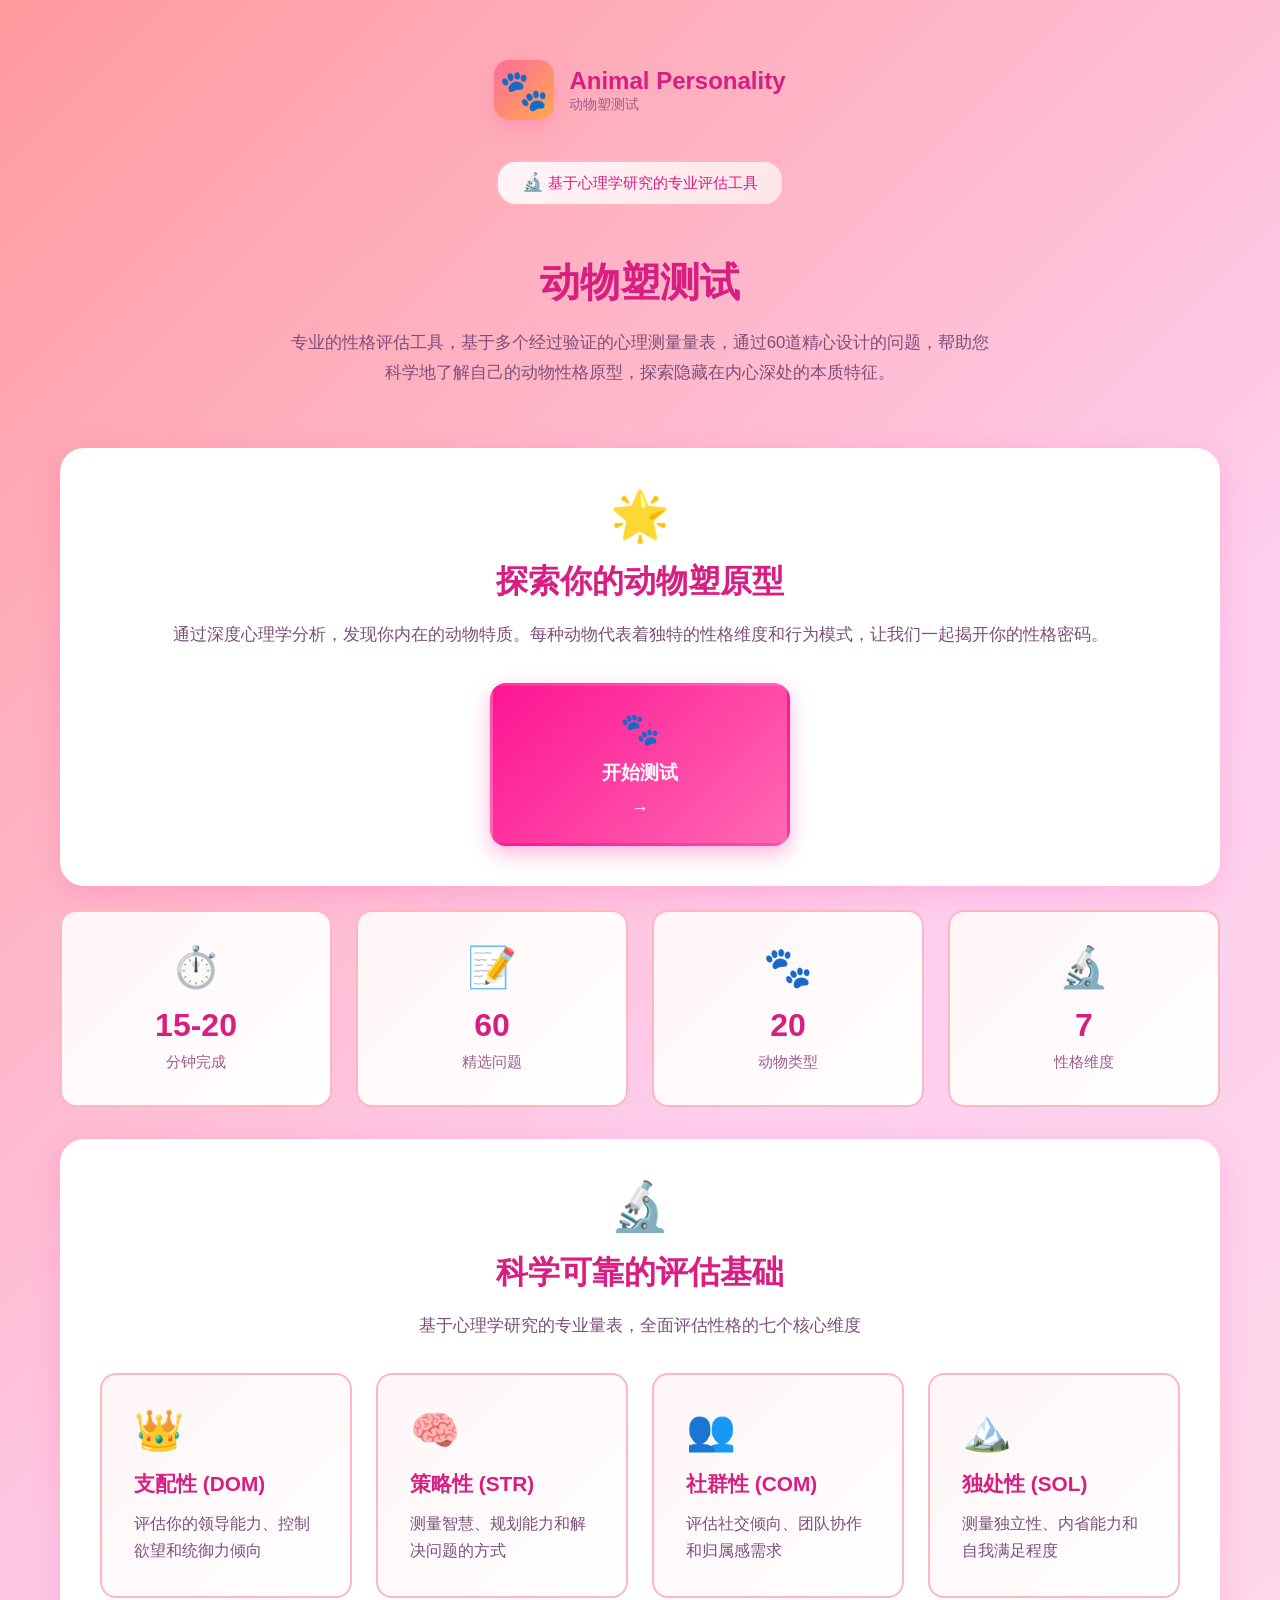
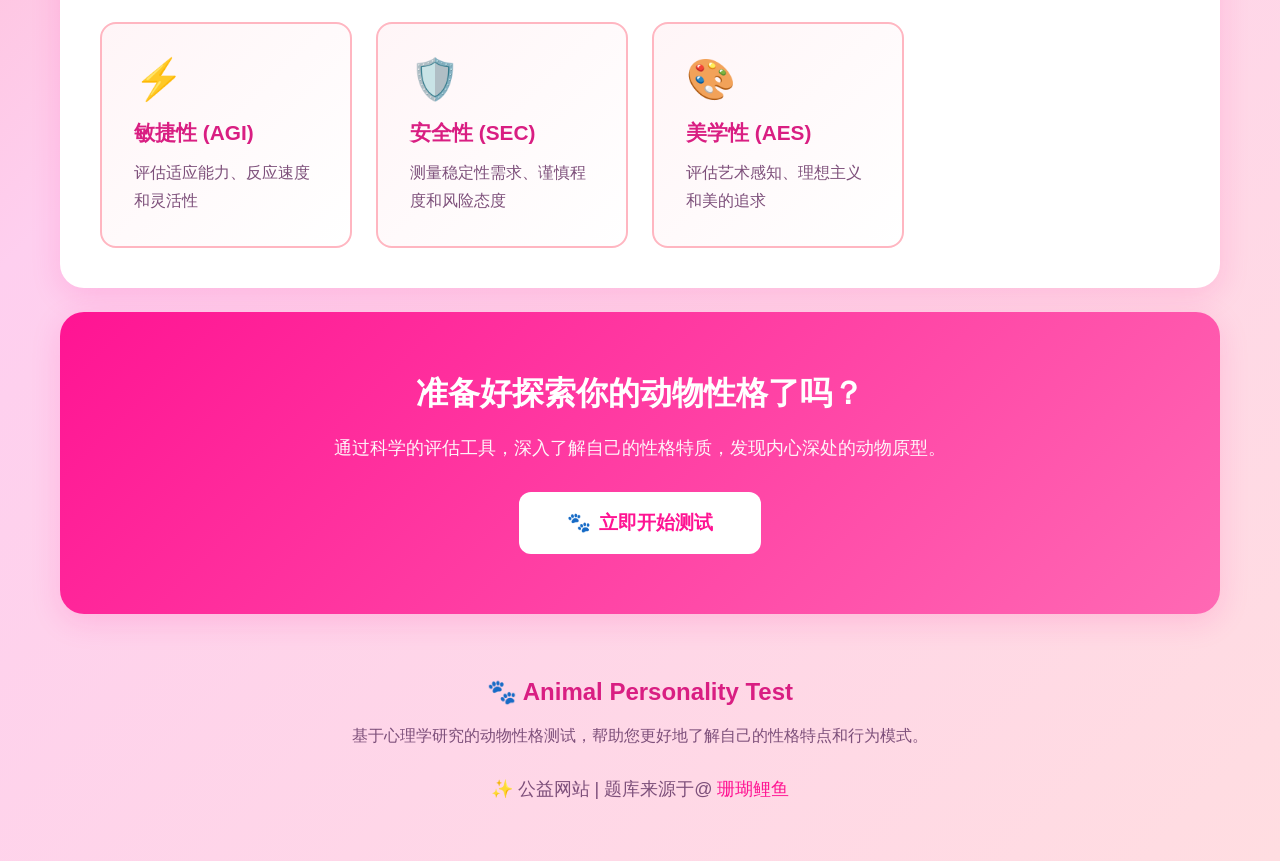
==== commit 2526c639: "Update index.html" ====
--- a/test/index.html
+++ b/test/index.html
@@ -1 +1 @@
-<!DOCTYPE html><html lang="zh-CN"><head><meta charset="UTF-8"><meta name="viewport" content="width=device-width, initial-scale=1.0"><title>动物塑测试 🐾 Animal Personality Test</title><style type="text/css">@font-face {font-family:Inter;font-style:normal;font-weight:300;src:url(/cf-fonts/v/inter/5.0.16/cyrillic/wght/normal.woff2);unicode-range:U+0301,U+0400-045F,U+0490-0491,U+04B0-04B1,U+2116;font-display:swap;}@font-face {font-family:Inter;font-style:normal;font-weight:300;src:url(/cf-fonts/v/inter/5.0.16/latin-ext/wght/normal.woff2);unicode-range:U+0100-02AF,U+0304,U+0308,U+0329,U+1E00-1E9F,U+1EF2-1EFF,U+2020,U+20A0-20AB,U+20AD-20CF,U+2113,U+2C60-2C7F,U+A720-A7FF;font-display:swap;}@font-face {font-family:Inter;font-style:normal;font-weight:300;src:url(/cf-fonts/v/inter/5.0.16/latin/wght/normal.woff2);unicode-range:U+0000-00FF,U+0131,U+0152-0153,U+02BB-02BC,U+02C6,U+02DA,U+02DC,U+0304,U+0308,U+0329,U+2000-206F,U+2074,U+20AC,U+2122,U+2191,U+2193,U+2212,U+2215,U+FEFF,U+FFFD;font-display:swap;}@font-face {font-family:Inter;font-style:normal;font-weight:300;src:url(/cf-fonts/v/inter/5.0.16/vietnamese/wght/normal.woff2);unicode-range:U+0102-0103,U+0110-0111,U+0128-0129,U+0168-0169,U+01A0-01A1,U+01AF-01B0,U+0300-0301,U+0303-0304,U+0308-0309,U+0323,U+0329,U+1EA0-1EF9,U+20AB;font-display:swap;}@font-face {font-family:Inter;font-style:normal;font-weight:300;src:url(/cf-fonts/v/inter/5.0.16/cyrillic-ext/wght/normal.woff2);unicode-range:U+0460-052F,U+1C80-1C88,U+20B4,U+2DE0-2DFF,U+A640-A69F,U+FE2E-FE2F;font-display:swap;}@font-face {font-family:Inter;font-style:normal;font-weight:300;src:url(/cf-fonts/v/inter/5.0.16/greek/wght/normal.woff2);unicode-range:U+0370-03FF;font-display:swap;}@font-face {font-family:Inter;font-style:normal;font-weight:300;src:url(/cf-fonts/v/inter/5.0.16/greek-ext/wght/normal.woff2);unicode-range:U+1F00-1FFF;font-display:swap;}@font-face {font-family:Inter;font-style:normal;font-weight:400;src:url(/cf-fonts/v/inter/5.0.16/cyrillic-ext/wght/normal.woff2);unicode-range:U+0460-052F,U+1C80-1C88,U+20B4,U+2DE0-2DFF,U+A640-A69F,U+FE2E-FE2F;font-display:swap;}@font-face {font-family:Inter;font-style:normal;font-weight:400;src:url(/cf-fonts/v/inter/5.0.16/latin-ext/wght/normal.woff2);unicode-range:U+0100-02AF,U+0304,U+0308,U+0329,U+1E00-1E9F,U+1EF2-1EFF,U+2020,U+20A0-20AB,U+20AD-20CF,U+2113,U+2C60-2C7F,U+A720-A7FF;font-display:swap;}@font-face {font-family:Inter;font-style:normal;font-weight:400;src:url(/cf-fonts/v/inter/5.0.16/vietnamese/wght/normal.woff2);unicode-range:U+0102-0103,U+0110-0111,U+0128-0129,U+0168-0169,U+01A0-01A1,U+01AF-01B0,U+0300-0301,U+0303-0304,U+0308-0309,U+0323,U+0329,U+1EA0-1EF9,U+20AB;font-display:swap;}@font-face {font-family:Inter;font-style:normal;font-weight:400;src:url(/cf-fonts/v/inter/5.0.16/cyrillic/wght/normal.woff2);unicode-range:U+0301,U+0400-045F,U+0490-0491,U+04B0-04B1,U+2116;font-display:swap;}@font-face {font-family:Inter;font-style:normal;font-weight:400;src:url(/cf-fonts/v/inter/5.0.16/greek-ext/wght/normal.woff2);unicode-range:U+1F00-1FFF;font-display:swap;}@font-face {font-family:Inter;font-style:normal;font-weight:400;src:url(/cf-fonts/v/inter/5.0.16/greek/wght/normal.woff2);unicode-range:U+0370-03FF;font-display:swap;}@font-face {font-family:Inter;font-style:normal;font-weight:400;src:url(/cf-fonts/v/inter/5.0.16/latin/wght/normal.woff2);unicode-range:U+0000-00FF,U+0131,U+0152-0153,U+02BB-02BC,U+02C6,U+02DA,U+02DC,U+0304,U+0308,U+0329,U+2000-206F,U+2074,U+20AC,U+2122,U+2191,U+2193,U+2212,U+2215,U+FEFF,U+FFFD;font-display:swap;}@font-face {font-family:Inter;font-style:normal;font-weight:500;src:url(/cf-fonts/v/inter/5.0.16/greek-ext/wght/normal.woff2);unicode-range:U+1F00-1FFF;font-display:swap;}@font-face {font-family:Inter;font-style:normal;font-weight:500;src:url(/cf-fonts/v/inter/5.0.16/cyrillic-ext/wght/normal.woff2);unicode-range:U+0460-052F,U+1C80-1C88,U+20B4,U+2DE0-2DFF,U+A640-A69F,U+FE2E-FE2F;font-display:swap;}@font-face {font-family:Inter;font-style:normal;font-weight:500;src:url(/cf-fonts/v/inter/5.0.16/greek/wght/normal.woff2);unicode-range:U+0370-03FF;font-display:swap;}@font-face {font-family:Inter;font-style:normal;font-weight:500;src:url(/cf-fonts/v/inter/5.0.16/cyrillic/wght/normal.woff2);unicode-range:U+0301,U+0400-045F,U+0490-0491,U+04B0-04B1,U+2116;font-display:swap;}@font-face {font-family:Inter;font-style:normal;font-weight:500;src:url(/cf-fonts/v/inter/5.0.16/latin/wght/normal.woff2);unicode-range:U+0000-00FF,U+0131,U+0152-0153,U+02BB-02BC,U+02C6,U+02DA,U+02DC,U+0304,U+0308,U+0329,U+2000-206F,U+2074,U+20AC,U+2122,U+2191,U+2193,U+2212,U+2215,U+FEFF,U+FFFD;font-display:swap;}@font-face {font-family:Inter;font-style:normal;font-weight:500;src:url(/cf-fonts/v/inter/5.0.16/latin-ext/wght/normal.woff2);unicode-range:U+0100-02AF,U+0304,U+0308,U+0329,U+1E00-1E9F,U+1EF2-1EFF,U+2020,U+20A0-20AB,U+20AD-20CF,U+2113,U+2C60-2C7F,U+A720-A7FF;font-display:swap;}@font-face {font-family:Inter;font-style:normal;font-weight:500;src:url(/cf-fonts/v/inter/5.0.16/vietnamese/wght/normal.woff2);unicode-range:U+0102-0103,U+0110-0111,U+0128-0129,U+0168-0169,U+01A0-01A1,U+01AF-01B0,U+0300-0301,U+0303-0304,U+0308-0309,U+0323,U+0329,U+1EA0-1EF9,U+20AB;font-display:swap;}@font-face {font-family:Inter;font-style:normal;font-weight:600;src:url(/cf-fonts/v/inter/5.0.16/vietnamese/wght/normal.woff2);unicode-range:U+0102-0103,U+0110-0111,U+0128-0129,U+0168-0169,U+01A0-01A1,U+01AF-01B0,U+0300-0301,U+0303-0304,U+0308-0309,U+0323,U+0329,U+1EA0-1EF9,U+20AB;font-display:swap;}@font-face {font-family:Inter;font-style:normal;font-weight:600;src:url(/cf-fonts/v/inter/5.0.16/greek-ext/wght/normal.woff2);unicode-range:U+1F00-1FFF;font-display:swap;}@font-face {font-family:Inter;font-style:normal;font-weight:600;src:url(/cf-fonts/v/inter/5.0.16/latin/wght/normal.woff2);unicode-range:U+0000-00FF,U+0131,U+0152-0153,U+02BB-02BC,U+02C6,U+02DA,U+02DC,U+0304,U+0308,U+0329,U+2000-206F,U+2074,U+20AC,U+2122,U+2191,U+2193,U+2212,U+2215,U+FEFF,U+FFFD;font-display:swap;}@font-face {font-family:Inter;font-style:normal;font-weight:600;src:url(/cf-fonts/v/inter/5.0.16/cyrillic-ext/wght/normal.woff2);unicode-range:U+0460-052F,U+1C80-1C88,U+20B4,U+2DE0-2DFF,U+A640-A69F,U+FE2E-FE2F;font-display:swap;}@font-face {font-family:Inter;font-style:normal;font-weight:600;src:url(/cf-fonts/v/inter/5.0.16/cyrillic/wght/normal.woff2);unicode-range:U+0301,U+0400-045F,U+0490-0491,U+04B0-04B1,U+2116;font-display:swap;}@font-face {font-family:Inter;font-style:normal;font-weight:600;src:url(/cf-fonts/v/inter/5.0.16/latin-ext/wght/normal.woff2);unicode-range:U+0100-02AF,U+0304,U+0308,U+0329,U+1E00-1E9F,U+1EF2-1EFF,U+2020,U+20A0-20AB,U+20AD-20CF,U+2113,U+2C60-2C7F,U+A720-A7FF;font-display:swap;}@font-face {font-family:Inter;font-style:normal;font-weight:600;src:url(/cf-fonts/v/inter/5.0.16/greek/wght/normal.woff2);unicode-range:U+0370-03FF;font-display:swap;}@font-face {font-family:Inter;font-style:normal;font-weight:700;src:url(/cf-fonts/v/inter/5.0.16/greek-ext/wght/normal.woff2);unicode-range:U+1F00-1FFF;font-display:swap;}@font-face {font-family:Inter;font-style:normal;font-weight:700;src:url(/cf-fonts/v/inter/5.0.16/latin/wght/normal.woff2);unicode-range:U+0000-00FF,U+0131,U+0152-0153,U+02BB-02BC,U+02C6,U+02DA,U+02DC,U+0304,U+0308,U+0329,U+2000-206F,U+2074,U+20AC,U+2122,U+2191,U+2193,U+2212,U+2215,U+FEFF,U+FFFD;font-display:swap;}@font-face {font-family:Inter;font-style:normal;font-weight:700;src:url(/cf-fonts/v/inter/5.0.16/vietnamese/wght/normal.woff2);unicode-range:U+0102-0103,U+0110-0111,U+0128-0129,U+0168-0169,U+01A0-01A1,U+01AF-01B0,U+0300-0301,U+0303-0304,U+0308-0309,U+0323,U+0329,U+1EA0-1EF9,U+20AB;font-display:swap;}@font-face {font-family:Inter;font-style:normal;font-weight:700;src:url(/cf-fonts/v/inter/5.0.16/cyrillic/wght/normal.woff2);unicode-range:U+0301,U+0400-045F,U+0490-0491,U+04B0-04B1,U+2116;font-display:swap;}@font-face {font-family:Inter;font-style:normal;font-weight:700;src:url(/cf-fonts/v/inter/5.0.16/cyrillic-ext/wght/normal.woff2);unicode-range:U+0460-052F,U+1C80-1C88,U+20B4,U+2DE0-2DFF,U+A640-A69F,U+FE2E-FE2F;font-display:swap;}@font-face {font-family:Inter;font-style:normal;font-weight:700;src:url(/cf-fonts/v/inter/5.0.16/greek/wght/normal.woff2);unicode-range:U+0370-03FF;font-display:swap;}@font-face {font-family:Inter;font-style:normal;font-weight:700;src:url(/cf-fonts/v/inter/5.0.16/latin-ext/wght/normal.woff2);unicode-range:U+0100-02AF,U+0304,U+0308,U+0329,U+1E00-1E9F,U+1EF2-1EFF,U+2020,U+20A0-20AB,U+20AD-20CF,U+2113,U+2C60-2C7F,U+A720-A7FF;font-display:swap;}</style><style> * { margin: 0; padding: 0; box-sizing: border-box; } body { font-family: 'Inter', -apple-system, BlinkMacSystemFont, 'Segoe UI', sans-serif; background: linear-gradient(135deg, #ff9a9e 0%, #fecfef 50%, #ffdde1 100%); min-height: 100vh; color: #4a1942; } .container { max-width: 1200px; margin: 0 auto; padding: 20px; } .new-header { text-align: center; padding: 40px 20px 60px; } .logo-section { display:flex; align-items:center; justify-content:center; gap:15px; margin-bottom:20px; } .logo-icon { font-size:2.5rem; width:60px; height:60px; background:linear-gradient(135deg,#ff6b9d,#ffa94d); border-radius:15px; display:flex; align-items:center; justify-content:center; box-shadow:0 8px 20px rgba(255,107,157,.3); } .logo-text { text-align:left; } .logo-title { font-size:1.5rem; font-weight:700; color:#d91e82; } .logo-subtitle { font-size:.9rem; color:#9d5c8e; } .tagline { display:inline-block; background:linear-gradient(135deg,#fff5f7,#ffe4e9); padding:10px 24px; border-radius:20px; color:#d91e82; font-size:.95rem; font-weight:500; margin:20px 0; border:2px solid #ffb6c1; } .tagline-icon { font-size:1.1rem; } .main-title { font-size:2.5rem; font-weight:700; color:#d91e82; margin:30px 0 20px; line-height:1.3; } .main-description { max-width:700px; margin:0 auto; font-size:1.05rem; color:#7d4f7a; line-height:1.8; } .card { background:#fff; border-radius:24px; padding:40px; margin-bottom:24px; box-shadow:0 8px 30px rgba(255,20,147,.15); } .section-icon { font-size:3rem; text-align:center; margin-bottom:16px; } .section-title { text-align:center; font-size:2rem; font-weight:700; color:#d91e82; margin-bottom:16px; } .section-desc { text-align:center; color:#7d4f7a; font-size:1.05rem; line-height:1.8; margin-bottom:32px; } .features-grid { display:grid; grid-template-columns: repeat(auto-fit, minmax(200px, 1fr)); gap:24px; margin-bottom:32px; } .feature-item { background:linear-gradient(135deg,#fff5f7 0%, #ffffff 100%); border-radius:16px; padding:32px 24px; text-align:center; border:2px solid #ffb6c1; transition:all .3s; } .feature-item:hover { transform:translateY(-5px); box-shadow:0 12px 30px rgba(255,20,147,.2); border-color:#ff69b4; } .feature-icon { font-size:2.5rem; margin-bottom:16px; } .feature-value { font-size:2rem; font-weight:700; color:#d91e82; margin-bottom:8px; } .feature-label { color:#9d5c8e; font-size:.95rem; } .btn { padding:18px 48px; border-radius:12px; font-size:1.2rem; font-weight:600; cursor:pointer; transition:all .3s; border:none; background:linear-gradient(90deg,#ff1493,#ff69b4); color:#fff; box-shadow:0 4px 16px rgba(255,20,147,.4); display:inline-flex; align-items:center; gap:8px; } .btn:hover { transform:translateY(-2px); box-shadow:0 6px 24px rgba(255,20,147,.5); } .perspective-btn { flex:1; max-width:300px; padding:24px 32px; border-radius:16px; font-size:1.1rem; font-weight:600; cursor:pointer; transition:all .3s; border:3px solid; display:flex; flex-direction:column; align-items:center; gap:12px; text-align:center; } .perspective-btn.primary { background:linear-gradient(135deg,#ff1493,#ff69b4); color:#fff; border-color:transparent; box-shadow:0 8px 20px rgba(255,20,147,.3); } .perspective-btn.primary:hover { transform:translateY(-4px); box-shadow:0 12px 30px rgba(255,20,147,.4); } .btn-icon { font-size:2rem; } .btn-text { font-size:1.2rem; } .perspective-buttons { display:flex; justify-content:center; gap:24px; flex-wrap:wrap; } .basis-grid { display:grid; grid-template-columns: repeat(auto-fit, minmax(250px, 1fr)); gap:24px; margin-top:32px; } .basis-card { background:linear-gradient(135deg,#fff5f7 0%, #ffffff 100%); border-radius:16px; padding:32px; border:2px solid #ffb6c1; transition:all .3s; } .basis-card:hover { transform:translateY(-5px); box-shadow:0 12px 30px rgba(255,20,147,.2); border-color:#ff69b4; } .basis-icon { font-size:2.5rem; margin-bottom:16px; } .basis-title { font-size:1.3rem; font-weight:600; color:#d91e82; margin-bottom:12px; } .basis-desc { color:#7d4f7a; line-height:1.7; } .cta-section { background:linear-gradient(135deg,#ff1493 0%, #ff69b4 100%); color:#fff; text-align:center; padding:60px 40px; } .cta-title { font-size:2rem; font-weight:700; margin-bottom:20px; } .cta-desc { font-size:1.1rem; margin-bottom:32px; opacity:.95; } .cta-btn { background:#fff; color:#ff1493; padding:18px 48px; border-radius:12px; font-size:1.2rem; font-weight:600; border:none; cursor:pointer; transition:all .3s; display:inline-flex; align-items:center; gap:8px; } .cta-btn:hover { transform:translateY(-2px); box-shadow:0 8px 20px rgba(255,255,255,.5); } .footer-info { text-align:center; padding:40px 20px; color:#7d4f7a; } .footer-logo { font-size:1.5rem; font-weight:700; color:#d91e82; margin-bottom:16px; } .footer-desc { margin-bottom:20px; line-height:1.7; } .footer-links { display:flex; justify-content:center; gap:24px; flex-wrap:wrap; } .footer-links a { color:#ff1493; text-decoration:none; font-weight:500; transition:all .3s; } .footer-links a:hover { color:#d91e82; text-decoration:underline; } .hidden { display:none; } .fade-in { animation: fadeIn .5s ease-out; } @keyframes fadeIn { from{opacity:0; transform:translateY(20px);} to{opacity:1; transform:translateY(0);} } .question-container { background:linear-gradient(135deg,#fff5f7 0%, #ffffff 100%); border-radius:16px; padding:32px; margin-bottom:24px; } .question-header { display:flex; justify-content:space-between; align-items:center; margin-bottom:24px; padding-bottom:16px; border-bottom:2px solid #ffb6c1; } .question-badge { background:linear-gradient(90deg,#ff1493,#ff69b4); color:#fff; padding:8px 16px; border-radius:12px; font-size:.9rem; font-weight:500; } .question-number { color:#9d5c8e; font-weight:600; font-size:1.1rem; } .question-text { font-size:1.5rem; font-weight:600; color:#4a1942; line-height:1.7; margin-bottom:32px; } .options-grid { display:grid; gap:12px; } .option { background:#fff; border:2px solid #ffb6c1; border-radius:12px; padding:20px 24px; cursor:pointer; transition:all .3s; display:flex; align-items:center; gap:16px; user-select:none; } .option:hover { border-color:#ff1493; background:#fff5f7; transform:translateX(8px); } .option.selected { border-color:#ff1493; background:linear-gradient(90deg,#ff1493 0%, #ff69b4 100%); color:#fff; font-weight:500; box-shadow:0 4px 12px rgba(255,20,147,.3); } .option-circle { width:32px; height:32px; border-radius:50%; background:linear-gradient(135deg,#ff1493,#ff69b4); color:#fff; display:flex; align-items:center; justify-content:center; font-weight:600; flex-shrink:0; } .option.selected .option-circle { background:#fff; color:#ff1493; } .progress-section { margin-bottom:32px; } .progress-info { display:flex; justify-content:space-between; margin-bottom:8px; color:#9d5c8e; font-weight:500; } .progress-bar-container { width:100%; height:8px; background:rgba(255,182,193,.3); border-radius:4px; overflow:hidden; } .progress-fill { height:100%; background:linear-gradient(90deg,#ff1493,#ff69b4); transition: width .3s ease; } .result-hero { background:linear-gradient(135deg,#ff1493 0%, #ff69b4 100%); color:#fff; text-align:center; padding:60px 40px; border-radius:24px 24px 0 0; margin:-40px -40px 40px; } .result-animal { font-size:4em; margin:20px 0; text-shadow:0 4px 8px rgba(0,0,0,.2); } .result-title { font-size:2.5rem; font-weight:700; margin-bottom:16px; } .result-desc { text-align:left; line-height:1.8; color:#555; margin:20px 0; padding:30px; background:linear-gradient(135deg,#fff5f7 0%, #ffffff 100%); border-radius:16px; border-left:5px solid #ff1493; font-size:1.1rem; } @media (max-width:768px){ .main-title{font-size:1.8rem;} .main-description{font-size:.95rem;} .perspective-btn{max-width:100%;} .features-grid{grid-template-columns:repeat(2,1fr); gap:16px;} .card{padding:24px 20px;} .question-text{font-size:1.15rem;} } </style></head><body><div class="container"><div id="startScreen"><div class="new-header fade-in"><div class="logo-section"><div class="logo-icon">🐾</div><div class="logo-text"><div class="logo-title">Animal Personality</div><div class="logo-subtitle">动物塑测试</div></div></div><div class="tagline"><span class="tagline-icon">🔬</span> 基于心理学研究的专业评估工具</div><h1 class="main-title">动物塑测试</h1><p class="main-description">专业的性格评估工具，基于多个经过验证的心理测量量表，通过60道精心设计的问题，帮助您科学地了解自己的动物性格原型，探索隐藏在内心深处的本质特征。</p></div><div class="card fade-in"><div class="section-icon">🌟</div><h2 class="section-title">探索你的动物塑原型</h2><p class="section-desc">通过深度心理学分析，发现你内在的动物特质。每种动物代表着独特的性格维度和行为模式，让我们一起揭开你的性格密码。</p><div class="perspective-buttons"><button id="startBtn" class="perspective-btn primary" type="button"><span class="btn-icon">🐾</span><span class="btn-text">开始测试</span><span class="btn-arrow">→</span></button></div></div><div class="features-grid fade-in"><div class="feature-item"><div class="feature-icon">⏱️</div><div class="feature-value">15-20</div><div class="feature-label">分钟完成</div></div><div class="feature-item"><div class="feature-icon">📝</div><div class="feature-value">60</div><div class="feature-label">精选问题</div></div><div class="feature-item"><div class="feature-icon">🐾</div><div class="feature-value">20</div><div class="feature-label">动物类型</div></div><div class="feature-item"><div class="feature-icon">🔬</div><div class="feature-value">7</div><div class="feature-label">性格维度</div></div></div><div class="card fade-in"><div class="section-icon">🔬</div><h2 class="section-title">科学可靠的评估基础</h2><p class="section-desc">基于心理学研究的专业量表，全面评估性格的七个核心维度</p><div class="basis-grid"><div class="basis-card"><div class="basis-icon">👑</div><h3 class="basis-title">支配性 (DOM)</h3><p class="basis-desc">评估你的领导能力、控制欲望和统御力倾向</p></div><div class="basis-card"><div class="basis-icon">🧠</div><h3 class="basis-title">策略性 (STR)</h3><p class="basis-desc">测量智慧、规划能力和解决问题的方式</p></div><div class="basis-card"><div class="basis-icon">👥</div><h3 class="basis-title">社群性 (COM)</h3><p class="basis-desc">评估社交倾向、团队协作和归属感需求</p></div><div class="basis-card"><div class="basis-icon">🏔️</div><h3 class="basis-title">独处性 (SOL)</h3><p class="basis-desc">测量独立性、内省能力和自我满足程度</p></div><div class="basis-card"><div class="basis-icon">⚡</div><h3 class="basis-title">敏捷性 (AGI)</h3><p class="basis-desc">评估适应能力、反应速度和灵活性</p></div><div class="basis-card"><div class="basis-icon">🛡️</div><h3 class="basis-title">安全性 (SEC)</h3><p class="basis-desc">测量稳定性需求、谨慎程度和风险态度</p></div><div class="basis-card"><div class="basis-icon">🎨</div><h3 class="basis-title">美学性 (AES)</h3><p class="basis-desc">评估艺术感知、理想主义和美的追求</p></div></div></div><div class="card cta-section fade-in"><h2 class="cta-title">准备好探索你的动物性格了吗？</h2><p class="cta-desc">通过科学的评估工具，深入了解自己的性格特质，发现内心深处的动物原型。</p><button id="ctaStartBtn" class="cta-btn" type="button"><span>🐾</span><span>立即开始测试</span></button></div><div class="footer-info fade-in"><div class="footer-logo"><span>🐾</span> Animal Personality Test</div><p class="footer-desc">基于心理学研究的动物性格测试，帮助您更好地了解自己的性格特点和行为模式。</p><div class="footer-links"><p style="margin-top: 8px; font-size: 18px;">📚 禁止收费，题库来源于小红书账号： <a href="https://xhslink.com/m/9l3Lq4NXHCE">珊瑚鲤鱼</a></p></div></div></div><div id="testScreen" class="card hidden"><div class="progress-section"><div class="progress-info"><span id="progressText">进度: 0/60</span><span id="progressPercent">0%</span></div><div class="progress-bar-container"><div class="progress-fill" id="progressFill" style="width:0%"></div></div></div><div class="question-container"><div class="question-header"><div class="question-badge">动物塑测试</div><div class="question-number" id="questionNumber">第 1 题</div></div><div class="question-text" id="questionText"></div><div class="options-grid" id="optionsContainer"></div></div></div><div id="resultScreen" class="card hidden"><div class="result-hero"><h2>你的动物性格原型是</h2><div class="result-animal" id="resultAnimal"></div><div class="result-title" id="resultTitle"></div></div><div class="result-desc" id="resultDesc"></div><div style="text-align: center; margin-top: 30px;"><button id="restartBtn" class="btn" type="button"><span>🔄</span><span>重新测试</span></button></div></div></div><script type="text/javascript"> const questions = [ {q:"世界是一片漆黑的森林，你选择成为？",o:["森林本身，感受每一片树叶","在林间温暖的篝火","隐藏在古树根下深不见底的古井","一阵穿过所有缝隙的风"]}, {q:"你获得了一块记忆橡皮擦，你会擦掉？",o:["别人对你的所有亏欠，让心灵彻底自由","你最尴尬最羞耻的那个瞬间","一段让你心碎的感情","你犯下的一个无法弥补的错误"]}, {q:"你意外获得了一个生活BUG的控制台，但一天只能使用一个指令，你会输入？",o:["显示所有事物的隐藏信息","召唤会跳舞的羊驼和朋友","一键生成绝对舒适区","开启主角光环"]}, {q:"你更倾向于哪种形式的永生？",o:["你的思想、作品或传说被永远流传","灵魂转世，不断体验不同的人生","拥有不朽的肉体，看着沧海桑田","化为自然的一部分，如山脉或河流，静观万物"]}, {q:"你内心最深处的恐惧，更接近于？",o:["被所有人遗忘，仿佛从未存在过","成为一个无聊、平庸、可被替代的人","失去控制，被原始的冲动或混乱所吞噬","被囚禁，无论是物理上还是精神上"]}, {q:"在你的梦境中，哪种场景反复出现？",o:["在无边无际的水中，时而漂浮，时而下沉","站在悬崖边，俯瞰着壮丽但危险的景色","在一个错综复杂的建筑里奔跑，找不到出口","和一群模糊不清但感觉熟悉的人在一起"]}, {q:"如果你的情绪是一个APP，它最常用的功能是？",o:["后台运行模式，表面风平浪静","弹幕分享功能，把所有内心OS都发到好友群里","飞行模式，一键断开所有连接","静音模式，所有通知都只显示角标"]}, {q:"你认为家的本质是什么？",o:["一个可以卸下所有伪装和防备的绝对领域","一群可以无条件接纳你、与你共享喜悦的人","刻在你基因里但那个回不去的故乡","一个精神坐标，无论身在何处，心之所向"]}, {q:"如果必须选择一种感官来放大十倍，你会选？",o:["听觉，聆听万物的低语和弦外之音","触觉，感受世界的质地和温度","嗅觉，捕捉空气中隐藏的信息和记忆","视觉，看穿表象，洞悉世界的结构"]}, {q:"你如何看待自己的阴暗面？",o:["是我力量的源泉，需要被理解和掌控","是需要努力克服的弱点","只是我的一部分，没必要大惊小怪","我尽量忽略它，不去想它"]}, {q:"你渴望拥有的知识是？",o:["看透人心的能力","与自然万物沟通的语言","预测未来的水晶球","解锁宇宙终极规律的钥匙"]}, {q:"死亡来临时，你希望它是何种形态？",o:["如秋叶般静美地飘落，回归大地","像烟花一样，在最绚烂的瞬间燃烧殆尽","像一场远航，驶向未知的星辰大海","像一场酣睡，在最温暖的梦中不再醒来"]}, {q:"你觉得最性感的特质是？",o:["饱经沧桑后依旧清澈的眼神","毫不掩饰的原始的生命力","在混乱中依旧保持从容的优雅","专注做某件事时，遗世独立的气质"]}, {q:"如果可以保留一段声音在脑中循环播放，你会选？",o:["海浪拍打礁石的声音","爱人在耳边的低语","风吹过树林发出的沙沙声","图书馆里安静的翻书声"]}, {q:"你认为自己更像？",o:["一本需要密码才能打开的古书","一张错综复杂通往宝藏的地图","一个装满了故事和秘密的漂流瓶","一把能打开无数把锁的钥匙"]}, {q:"你是一座岛屿，你希望别人如何登岛？",o:["我会建立一座坚固的桥，只让我认可的人通过","我的海岸线很长，欢迎任何人停靠，但中心区域不对外开放","我会用迷雾将自己环绕，只有最执着的人才能找到航线","我是一座会移动的岛，只在特定的时候与大陆连接"]}, {q:"在一段关系中，你更像一个？",o:["给予对方温暖和光亮的恒星","守护对方提供庇护的港湾","引领对方探索未知世界的向导","与对方共舞相互映照的月亮"]}, {q:"你的朋友被一只巨大的棉花糖怪兽困住了，你冲过去的第一反应是？",o:["大喊：别动！让我分析一下它的弱点！","抄起一个巨大的勺子：朋友挺住！我来帮你吃出一条路！","陪他静静坐着，然后拿出手机自拍","冷静地指挥：你左边三步，然后跳起来！"]}, {q:"你最不能容忍的背叛是？",o:["谎言与欺骗","在我最需要的时候转身离开","将我的秘密公之于众","因为懦弱而放弃了我们的共同目标"]}, {q:"当你深爱一个人时，你更倾向于如何表达这份感情？",o:["默默地为对方做好许多事，但从不主动提起","将对方纳入自己未来的规划，并为其扫清障碍","与对方分享自己最隐秘的精神世界和独特的发现","创造只属于两个人的共同经历和冒险回忆"]}, {q:"你理想的伴侣关系是？",o:["两棵独立的树，根在地下紧紧相连","一团火焰，相互燃烧，照亮彼此","一个安全的洞穴，共同抵御外界的风雨","两只一同翱翔的鹰，共享同一片天空"]}, {q:"在群体中，你最舒服的位置是？",o:["在舞台的聚光灯下","在人群边缘，做一个冷静的观察者","在亲密的小圈子里，被温暖和信任包围","在队伍的最前方，带领大家前进"]}, {q:"一个路过的小精灵对你比了个心，你会？",o:["迅速回一个更酷的手势","开心地比一个更大的心，并附赠一个wink","脸一红，害羞地低下头，但嘴角忍不住上扬","礼貌性地点点头，然后在心里给它的可爱程度打个分"]}, {q:"你认为最浪漫的事是？",o:["在暴风雨的夜晚，共享一杯热茶","一场说走就走充满未知的冒险","读懂对方一个眼神里所有未说出口的话","共同创造一个只属于你们的、伟大的作品"]}, {q:"你会为什么样的人拼命？",o:["为那个点燃我灵魂之火的人","为我视为家人的整个群体","为那个无条件信任我、依赖我的人","为值得我追随的拥有共同信念的领袖"]}, {q:"如果爱是一种馈赠，你倾向于给予？",o:["我最珍贵的收藏","我全部的时间和陪伴","我绝对的忠诚和保护","我对世界的理解和智慧"]}, {q:"当关系结束时，你更像是？",o:["冰封的火山，外冷内热","改道的河流，奔向新的海洋","被砍掉枝干的树，需要漫长的春天才能发芽","被风吹散的云，形态改变，本质依旧"]}, {q:"在一场化妆舞会上，你觉得哪种装扮最能吸引到对的人？",o:["戴着乌鸦面具的神秘魔术师","穿着毛茸茸恐龙睡衣的派对核心","假扮成一棵树，安静地待在角落","穿着未来感十足的银色盔甲的神明"]}, {q:"你更希望被如何记住？",o:["一个有趣的灵魂，一个传奇的故事","一个可靠的朋友，一个温暖的港湾","一个优雅的谜，一段美丽的风景","一个伟大的领袖，一个时代的开创者"]}, {q:"你最想对这个世界说的一句话是？",o:["嘘，听。","一起玩吧！","别怕，有我呢。","看好了。"]}, {q:"你在一场必须分出胜负的游戏中，你的策略是？",o:["精心布局，诱敌深入，最后一击致命","用绝对的力量或气势正面碾压","找到规则的漏洞，用意想不到的方式获胜","结成联盟，牺牲局部，换取最终的集体胜利"]}, {q:"你得到了一份藏宝图，但标注了极度危险，你会？",o:["独自前往，宝藏和秘密只属于我一人","组建一支精英团队，共享收益与风险","把它卖给更有能力的人，换取眼前的利益","先花大量时间研究地图，分析所有风险，再做决定"]}, {q:"面对挑衅，你的第一反应是？",o:["一个冷酷的眼神，让对方知难而退","一声响亮的咆哮，宣示我的底线","转身离开，不与傻瓜论长短","微笑，但在心里已经将对方盘算了一遍"]}, {q:"你认为权力的本质是？",o:["制定规则的资格","保护所爱之人的能力","一种可以交换一切的筹码","一种沉重的责任"]}, {q:"在真心话大冒险游戏中，你发现了一个必胜BUG，你会？",o:["暗中利用，精准地让某人说出秘密","大声告诉所有人，然后玩点更刺激的！","假装不知道，享受提心吊胆的感觉","利用BUG让游戏和平结束，去看电影"]}, {q:"你更擅长？",o:["在混乱中创造秩序","在秩序中制造惊喜","适应任何环境，像水一样无形","建立一个全新的属于自己的体系"]}, {q:"一个巨大的机遇摆在你面前，但需要你放弃现在的安稳生活，你？",o:["赌一把，人生需要激情","极度纠结，反复衡量得失","算了，安稳比什么都重要","如果这个机遇符合我的长远规划，就去"]}, {q:"你如何利用你的优势？",o:["藏起来，作为关键时刻的底牌","大方地展示，吸引同伴或震慑敌人","只在我信任的人面前展现","用它来帮助那些需要帮助的人"]}, {q:"你参加了一场用梗图battle的比赛，你的必杀技是？",o:["极其冷门但精准吐槽的哲学梗图","能让全场爆笑的猫猫狗狗表情包连击","经典的略带伤感的自嘲梗图","信息量巨大的史诗级长图"]}, {q:"你如何看待捷径？",o:["最聪明的选择","往往是陷阱","如果能走，为什么不走？","我更喜欢自己走出一条路"]}, {q:"你的死对头变成了一只只会咕的鸽子，落在了你的窗台，你会？",o:["教它用摩斯密码咕出认罪书","养得肥肥胖胖，在它面前吃炸鸡","给它搭窝喂米，然后思考自己是不是太善良","把它绑在无人机上放飞，附上纸条：自己飞回来吧，菜鸟。"]}, {q:"你犯错后，最倾向于？",o:["悄悄弥补，当做什么都没发生过","公开承认，承担后果","自责很久，陷入情绪低谷","分析错误原因，确保不再犯"]}, {q:"你认为最强大的武器是？",o:["无法被预测的头脑","坚不可摧的意志","令人无法抗拒的魅力","绝对的忠诚"]}, {q:"你丢失了一件非常重要的东西，你会？",o:["发疯一样地寻找，不惜一切代价","伤心一会儿，然后告诉自己该放下了","相信它总有一天会以某种形式回来","把它当成一次教训，记住这种失去的感觉"]}, {q:"你更愿意成为？",o:["棋手","棋子（国王或皇后）","旁观的智者","掀翻棋盘的人"]}, {q:"你最向往的美是？",o:["诞生于毁灭之中的残酷的美","脆弱而转瞬即逝的美","经过时间沉淀后充满智慧的美","雄伟、壮丽、不可征服的美"]}, {q:"如果用一种天气来形容你的内心世界，它会是？",o:["雷鸣电闪的暴风雨夜","阳光和煦微风拂面的午后","安静飘雪万籁俱寂的冬日","变幻莫测时有彩虹的阵雨天"]}, {q:"你退休后，打算在哪里开一家只招待有缘人的奇怪小店？",o:["在宇宙空间站里，开一家失物招领处","在移动岛屿上，开一家能量补给站","在图书馆地下室，开一家懒人沙发店","在珠穆朗玛峰顶，开一家灵魂便利店"]}, {q:"在艺术作品中，哪种颜色最能代表你的灵魂底色？",o:["深邃的普鲁士蓝或暗夜黑","明亮的金黄或橙红","温柔的象牙白或浅粉色","高贵的银灰或纯白"]}, {q:"你认为哪种声音最接近神性？",o:["宇宙深处的脉冲信号","新生儿的第一声啼哭","鲸鱼在深海中的歌唱","无声，绝对的寂静"]}, {q:"如果你的身体必须由一种非生物材料构成，你希望是？",o:["透明但易碎的玻璃","会发光的钻石","Q弹的果冻","永远保持锋利的精密合金"]}, {q:"你认为什么东西是无价的？",o:["自由","爱","安全感","时间"]}, {q:"你更愿意与哪种神对话？",o:["智慧与诡计之神","战争与守护之神","爱与美之神","自然与生命之神"]}, {q:"你发现了一个可以穿梭时空的罗盘，第一次启动时，你希望指针指向哪里？",o:["指向魔法与巨龙存在的失落古代","指向科技高度发达人人安居乐业的理想未来","指向尚未被探索的充满原始生命力的秘境","指向你童年最无忧无虑的那个夏天"]}, {q:"你更像哪种水？",o:["能滴水穿石的执着水滴","能容纳百川的辽阔大海","能倒映天空的平静湖泊","能冲毁一切的滔天巨浪"]}, {q:"你认为最酷的活法是？",o:["成为一个都市传说","成为一部超长待机番剧的主角","成为一个被机器人精心照料的盆栽","成为游戏里的最终BOSS"]}, {q:"你如何看待命运？",o:["一张可以被改写的草稿","一条虽然曲折但终点已定的河流","一场需要全力以赴的赌局","根本不存在的东西"]}, {q:"如果让你创造一个世界，你最先创造什么？",o:["规则和逻辑","光和生命","音乐和色彩","秘密和谜题"]}, {q:"在生命的尽头，你回望一生，最让你感到自豪的是？",o:["我从未背叛过我自己","我用生命守护了我爱的一切","我过得舒适安逸，没留下什么遗憾","我达到了无人企及的高度"]}, {q:"选择你的灵魂图腾：",o:["螺旋","心形","圆圈","三角"]} ]; const scoreMap=[[{AES:2},{COM:2},{SOL:2},{AGI:2}],[{COM:2},{SEC:2},{AES:2},{STR:2}],[{STR:2},{COM:2},{SEC:2},{DOM:2}],[{STR:2},{AGI:2},{DOM:2},{SOL:2}],[{SOL:2},{AGI:2},{DOM:2},{SEC:2}],[{AES:2},{DOM:2},{STR:2},{COM:2}],[{SOL:2},{COM:2},{SEC:2},{AES:2}],[{SEC:2},{COM:2},{SOL:2},{DOM:2}],[{COM:2},{SEC:2},{STR:2},{AGI:2}],[{DOM:2},{SEC:2},{AES:2},{SOL:2}],[{STR:2},{AES:2},{DOM:2},{AES:2}],[{AES:2},{DOM:2},{SOL:2},{SEC:2}],[{AES:2},{DOM:2},{AES:2},{SOL:2}],[{AES:2},{COM:2},{STR:2},{SEC:2}],[{SOL:2},{STR:2},{COM:2},{AGI:2}],[{DOM:2},{COM:2},{SOL:2},{AGI:2}],[{DOM:2},{SEC:2},{AGI:2},{SOL:2}],[{STR:2},{AGI:2},{SOL:2},{DOM:2}],[{STR:2},{DOM:2},{COM:2},{SOL:2}],[{SOL:2},{DOM:2},{AES:2},{COM:2}],[{SOL:2},{DOM:2},{SEC:2},{COM:2}],[{DOM:2},{SOL:2},{COM:2},{STR:2}],[{AGI:2},{COM:2},{AES:2},{SOL:2}],[{SEC:2},{AGI:2},{SOL:2},{DOM:2}],[{AES:2},{COM:2},{SOL:2},{DOM:2}],[{AES:2},{COM:2},{DOM:2},{STR:2}],[{DOM:2},{AGI:2},{SEC:2},{COM:2}],[{STR:2},{COM:2},{SEC:2},{DOM:2}],[{SOL:2},{COM:2},{AES:2},{DOM:2}],[{AES:2},{COM:2},{DOM:2},{STR:2}],[{STR:2},{DOM:2},{AGI:2},{COM:2}],[{SOL:2},{COM:2},{AGI:2},{STR:2}],[{DOM:2},{DOM:2},{AGI:2},{STR:2}],[{DOM:2},{COM:2},{AGI:2},{STR:2}],[{STR:2},{COM:2},{AGI:2},{SEC:2}],[{DOM:2},{AGI:2},{SOL:2},{SEC:2}],[{DOM:2},{STR:2},{SEC:2},{STR:2}],[{SOL:2},{DOM:2},{COM:2},{AES:2}],[{STR:2},{COM:2},{AES:2},{DOM:2}],[{STR:2},{SEC:2},{AGI:2},{DOM:2}],[{STR:2},{DOM:2},{SEC:2},{AGI:2}],[{SOL:2},{DOM:2},{COM:2},{STR:2}],[{STR:2},{DOM:2},{COM:2},{COM:2}],[{DOM:2},{SEC:2},{AES:2},{SOL:2}],[{DOM:2},{STR:2},{COM:2},{AGI:2}],[{DOM:2},{AES:2},{STR:2},{DOM:2}],[{DOM:2},{COM:2},{SEC:2},{AGI:2}],[{STR:2},{COM:2},{SEC:2},{DOM:2}],[{AES:2},{DOM:2},{SEC:2},{SOL:2}],[{STR:2},{AES:2},{COM:2},{AES:2}],[{DOM:2},{AES:2},{COM:2},{SEC:2}],[{AGI:2},{COM:2},{SEC:2},{STR:2}],[{STR:2},{DOM:2},{AES:2},{COM:2}],[{STR:2},{COM:2},{SEC:2},{DOM:2}],[{AGI:2},{COM:2},{SEC:2},{DOM:2}],[{SOL:2},{COM:2},{SEC:2},{DOM:2}],[{STR:2},{COM:2},{AGI:2},{SOL:2}],[{AGI:2},{DOM:2},{STR:2},{AES:2}],[{STR:2},{COM:2},{SEC:2},{SOL:2}],[{AES:2},{COM:2},{SEC:2},{DOM:2}]]; const animals={ '狗':{desc:'你是忠诚的伙伴与热情的守护者。你的世界围绕着"我们"展开，无论是家人、朋友还是团队。你擅长建立连接，给予温暖，并在群体中找到自己的价值。你的快乐简单而纯粹，来源于陪伴与被需要。',traits:{COM:2,AGI:1,SEC:1}}, '猫':{desc:'你是优雅的独立思想家，神秘且自我满足。你享受独处，拥有丰富的内心世界。你行动敏捷，好奇心强，但只对自己感兴趣的事物投入精力。你的魅力在于那份若即若离的疏离感和无法预测的灵动。',traits:{SOL:2,AGI:2,STR:1}}, '狼':{desc:'你是天生的领袖与战略家，兼具力量与社群智慧。你既能独立思考，又能无缝地融入团队。你对目标执着，有强烈的责任感和领地意识，为了守护族群，你会展现出惊人的统御力和谋略。',traits:{DOM:2,COM:2,STR:1}}, '狐':{desc:'你是机敏的策略家与孤独的观察者。你拥有超凡的智慧和适应能力，擅长在复杂的环境中找到最优解。你倾向于独立行动，用敏锐的洞察力规避风险，达成目标。你的生存哲学是"智取"而非"强攻"。',traits:{STR:2,SOL:2,AGI:1}}, '狮':{desc:'你是自信的王者，天生自带光环。你有强烈的统御欲和表现力，享受成为焦点的感觉。你慷慨、富有魅力，但有时也需要独处的空间来积蓄力量。你的存在本身就是一种宣告，充满力量与威严。',traits:{DOM:2,COM:1,SOL:1}}, '熊':{desc:'你是沉稳的守护者，强大而内敛。你大部分时间安静、平和，享受自己的节奏，但当领地或家人受到威胁时，会爆发出无与伦比的力量。你重视安全感，喜欢为自己和亲近的人建立一个舒适、安全的庇护所。',traits:{SOL:2,DOM:1,SEC:1}}, '兔':{desc:'你是警觉的和平主义者，敏捷且富有同情心。你极度需要安全感，对环境变化非常敏感。你行动迅速，擅长躲避冲突。虽然有时会显得胆小，但你在熟悉和安全的小圈子里，会展现出活泼、温和的一面。',traits:{SEC:2,AGI:2,COM:1}}, '仓鼠':{desc:'你是专注的囤积者与安逸的生活家。你最大的幸福来自于建立一个充满安全感的"小窝"。你喜欢收集和整理，无论是物质还是信息。你享受在自己的小世界里自得其乐，对外界的纷扰保持着一种可爱的迟钝。',traits:{SEC:2,SOL:1,AGI:1}}, '天鹅':{desc:'你是优雅的理想主义者，对美有着极致的追求。你姿态高贵，带有一种天生的距离感，但内心深处对伴侣和家庭极为忠诚。你的世界里，精神的契合与外在的和谐同样重要，绝不容忍粗俗与将就。',traits:{AES:2,DOM:1,COM:1}}, '鹿':{desc:'你是温和的自然之子，敏感而优雅。你对美和宁静有着天生的向往，常常沉浸在自己的精神世界里。你警惕性高，需要安全的环境才能放松。你的美在于那份不染尘埃的纯净和与自然融为一体的灵性。',traits:{AES:2,SEC:2,COM:1}}, '鹰':{desc:'你是高傲的远见者，拥有无与伦比的视野和决心。你习惯于从高处审视全局，制定长远的目标。你享受孤独，因为那能让你看得更清。你的力量不仅在于捕猎的利爪，更在于那份凌驾于一切之上的独立意志和宏大格局。',traits:{DOM:2,SOL:2,AES:1}}, '乌鸦':{desc:'你是聪慧的谜题解决者与信息的传递者。你拥有极高的智商和好奇心，善于观察、学习和使用工具。你具有复杂的社会结构，擅长合作与沟通。在别人看来，你或许有些神秘甚至不祥，但这正是你智慧的保护色。',traits:{STR:2,COM:2,AGI:1}}, '水豚':{desc:'你是随和的社交大师，情绪稳定，万物皆可为友。你的存在本身就能给周围带来平静与和谐。你享受社群生活，但从不强求，用一种"佛系"的态度接纳一切。你的哲学是：放轻松，没什么大不了的。',traits:{COM:2,SEC:2}}, '鲸':{desc:'你是深海的哲学家，古老而智慧。你承载着厚重的记忆，用深沉的歌声在广阔的社群中交流。你既能融入庞大的集体，又保持着个体的深邃孤独。你的内心像海洋一样，平静时包容万物，翻涌时充满力量。',traits:{AES:2,COM:2,SOL:1}}, '鹦鹉':{desc:'你是聪明的社交达人与天生的表演家。你热爱互动，擅长模仿和学习，是群体中的"开心果"和信息中心。你活泼好动，充满好奇心，总能给平淡的生活增添色彩和戏剧性。你的智慧体现在与他人的互动和交流中。',traits:{COM:2,AGI:2,STR:1}}, '章鱼':{desc:'你是深海的智者与伪装大师。你拥有惊人的智慧和解决问题的能力，身体的每一次变形都是一次策略的展现。你习惯于独立思考和行动，在复杂环境中展现出极强的适应性和创造力。你是真正的"多面手"。',traits:{STR:2,SOL:2,AGI:2}}, '鲨鱼':{desc:'你是高效的目标追逐者，专注、直接、充满力量。你一旦锁定目标，便会心无旁骛地前进。你习惯独来独往，不需要复杂的社交关系。你的生存法则简单而纯粹：不断前进，永不停止。',traits:{DOM:2,SOL:2,AGI:1}}, '海豚':{desc:'你是智慧的嬉戏者与团队合作的典范。你拥有高度发达的大脑和复杂的社会行为，擅长通过合作解决问题。你充满玩乐精神，将生活视为一场有趣的游戏。你的快乐来源于与同伴的协作和探索世界的无穷乐趣。',traits:{COM:2,STR:2,AGI:2}}, '浣熊':{desc:'你是机灵的都市探险家，总能找到解决问题的"歪路子"。你好奇心极强，动手能力超群，为了达成目的可以不择手段（通常是为了吃的）。你非常灵活，总能在人类制定的规则中找到自己的生存空间。',traits:{AGI:2,STR:2,SEC:1}}, '猫鼬':{desc:'你是警惕的哨兵与家庭的守护者。你对集体有着极强的归属感和责任心，时刻为家人的安全站岗放哨。你们的生存依赖于高效的团队协作和分工。你的勇敢不是为了个人，而是为了整个族群的安危。',traits:{COM:2,SEC:2,AGI:1}} }; let currentQuestion=0; let scores={DOM:0,STR:0,COM:0,SOL:0,AGI:0,SEC:0,AES:0}; let answers=[]; function startTest(){ document.getElementById('startScreen').classList.add('hidden'); document.getElementById('testScreen').classList.remove('hidden'); showQuestion(); } function showQuestion(){ const q=questions[currentQuestion]; document.getElementById('questionText').textContent=q.q; document.getElementById('questionNumber').textContent=`第 ${currentQuestion+1} 题`; const container=document.getElementById('optionsContainer'); container.innerHTML=''; q.o.forEach(function(option,index){ const div=document.createElement('div'); div.className='option'; div.innerHTML=`<span class="option-circle">${String.fromCharCode(65+index)}</span><span>${option}</span>`; div.addEventListener('click', function(){ selectAnswer(index); }, {passive:true}); container.appendChild(div); }); const progress=((currentQuestion)/questions.length)*100; document.getElementById('progressFill').style.width=progress+'%'; document.getElementById('progressText').textContent=`进度: ${currentQuestion}/${questions.length}`; document.getElementById('progressPercent').textContent=`${Math.round(progress)}%`; } function selectAnswer(index){ answers[currentQuestion]=index; const scoreObj=scoreMap[currentQuestion][index]; for(let key in scoreObj){ scores[key]+=scoreObj[key]; } currentQuestion++; if(currentQuestion<questions.length){ setTimeout(showQuestion,300); } else { setTimeout(showResult,500); } } function showResult(){ let bestAnimal=''; let bestScore=-Infinity; for(let animal in animals){ let matchScore=0; const traits=animals[animal].traits; for(let trait in traits){ matchScore+=traits[trait]*(scores[trait]||0); } if(matchScore>bestScore){ bestScore=matchScore; bestAnimal=animal; } } document.getElementById('progressFill').style.width='100%'; document.getElementById('progressText').textContent=`进度: ${questions.length}/${questions.length}`; document.getElementById('progressPercent').textContent='100%'; document.getElementById('testScreen').classList.add('hidden'); document.getElementById('resultScreen').classList.remove('hidden'); const emojis={'狗':'🐕','猫':'🐱','狼':'🐺','狐':'🦊','狮':'🦁','熊':'🐻','兔':'🐰','仓鼠':'🐹','天鹅':'🦢','鹿':'🦌','鹰':'🦅','乌鸦':'🐦‍⬛','水豚':'🦫','鲸':'🐋','鹦鹉':'🦜','章鱼':'🐙','鲨鱼':'🦈','海豚':'🐬','浣熊':'🦝','猫鼬':'🦡'}; document.getElementById('resultAnimal').textContent=emojis[bestAnimal]||'🐾'; document.getElementById('resultTitle').textContent='【 '+bestAnimal+' 】'; document.getElementById('resultDesc').textContent=animals[bestAnimal].desc; } function restart(){ currentQuestion=0; scores={DOM:0,STR:0,COM:0,SOL:0,AGI:0,SEC:0,AES:0}; answers=[]; document.getElementById('resultScreen').classList.add('hidden'); document.getElementById('startScreen').classList.remove('hidden'); } document.addEventListener('DOMContentLoaded', function(){ var startBtn=document.getElementById('startBtn'); var ctaStartBtn=document.getElementById('ctaStartBtn'); var restartBtn=document.getElementById('restartBtn'); if(startBtn) startBtn.addEventListener('click', startTest, {passive:true}); if(ctaStartBtn) ctaStartBtn.addEventListener('click', startTest, {passive:true}); if(restartBtn) restartBtn.addEventListener('click', restart, {passive:true}); }); </script></body></html>+<!DOCTYPE html><html lang="zh-CN"><head><meta charset="UTF-8"><meta name="viewport" content="width=device-width, initial-scale=1.0"><title>动物塑测试 🐾 Animal Personality Test</title><style type="text/css">@font-face {font-family:Inter;font-style:normal;font-weight:300;src:url(/cf-fonts/v/inter/5.0.16/cyrillic/wght/normal.woff2);unicode-range:U+0301,U+0400-045F,U+0490-0491,U+04B0-04B1,U+2116;font-display:swap;}@font-face {font-family:Inter;font-style:normal;font-weight:300;src:url(/cf-fonts/v/inter/5.0.16/latin-ext/wght/normal.woff2);unicode-range:U+0100-02AF,U+0304,U+0308,U+0329,U+1E00-1E9F,U+1EF2-1EFF,U+2020,U+20A0-20AB,U+20AD-20CF,U+2113,U+2C60-2C7F,U+A720-A7FF;font-display:swap;}@font-face {font-family:Inter;font-style:normal;font-weight:300;src:url(/cf-fonts/v/inter/5.0.16/latin/wght/normal.woff2);unicode-range:U+0000-00FF,U+0131,U+0152-0153,U+02BB-02BC,U+02C6,U+02DA,U+02DC,U+0304,U+0308,U+0329,U+2000-206F,U+2074,U+20AC,U+2122,U+2191,U+2193,U+2212,U+2215,U+FEFF,U+FFFD;font-display:swap;}@font-face {font-family:Inter;font-style:normal;font-weight:300;src:url(/cf-fonts/v/inter/5.0.16/vietnamese/wght/normal.woff2);unicode-range:U+0102-0103,U+0110-0111,U+0128-0129,U+0168-0169,U+01A0-01A1,U+01AF-01B0,U+0300-0301,U+0303-0304,U+0308-0309,U+0323,U+0329,U+1EA0-1EF9,U+20AB;font-display:swap;}@font-face {font-family:Inter;font-style:normal;font-weight:300;src:url(/cf-fonts/v/inter/5.0.16/cyrillic-ext/wght/normal.woff2);unicode-range:U+0460-052F,U+1C80-1C88,U+20B4,U+2DE0-2DFF,U+A640-A69F,U+FE2E-FE2F;font-display:swap;}@font-face {font-family:Inter;font-style:normal;font-weight:300;src:url(/cf-fonts/v/inter/5.0.16/greek/wght/normal.woff2);unicode-range:U+0370-03FF;font-display:swap;}@font-face {font-family:Inter;font-style:normal;font-weight:300;src:url(/cf-fonts/v/inter/5.0.16/greek-ext/wght/normal.woff2);unicode-range:U+1F00-1FFF;font-display:swap;}@font-face {font-family:Inter;font-style:normal;font-weight:400;src:url(/cf-fonts/v/inter/5.0.16/cyrillic-ext/wght/normal.woff2);unicode-range:U+0460-052F,U+1C80-1C88,U+20B4,U+2DE0-2DFF,U+A640-A69F,U+FE2E-FE2F;font-display:swap;}@font-face {font-family:Inter;font-style:normal;font-weight:400;src:url(/cf-fonts/v/inter/5.0.16/latin-ext/wght/normal.woff2);unicode-range:U+0100-02AF,U+0304,U+0308,U+0329,U+1E00-1E9F,U+1EF2-1EFF,U+2020,U+20A0-20AB,U+20AD-20CF,U+2113,U+2C60-2C7F,U+A720-A7FF;font-display:swap;}@font-face {font-family:Inter;font-style:normal;font-weight:400;src:url(/cf-fonts/v/inter/5.0.16/vietnamese/wght/normal.woff2);unicode-range:U+0102-0103,U+0110-0111,U+0128-0129,U+0168-0169,U+01A0-01A1,U+01AF-01B0,U+0300-0301,U+0303-0304,U+0308-0309,U+0323,U+0329,U+1EA0-1EF9,U+20AB;font-display:swap;}@font-face {font-family:Inter;font-style:normal;font-weight:400;src:url(/cf-fonts/v/inter/5.0.16/cyrillic/wght/normal.woff2);unicode-range:U+0301,U+0400-045F,U+0490-0491,U+04B0-04B1,U+2116;font-display:swap;}@font-face {font-family:Inter;font-style:normal;font-weight:400;src:url(/cf-fonts/v/inter/5.0.16/greek-ext/wght/normal.woff2);unicode-range:U+1F00-1FFF;font-display:swap;}@font-face {font-family:Inter;font-style:normal;font-weight:400;src:url(/cf-fonts/v/inter/5.0.16/greek/wght/normal.woff2);unicode-range:U+0370-03FF;font-display:swap;}@font-face {font-family:Inter;font-style:normal;font-weight:400;src:url(/cf-fonts/v/inter/5.0.16/latin/wght/normal.woff2);unicode-range:U+0000-00FF,U+0131,U+0152-0153,U+02BB-02BC,U+02C6,U+02DA,U+02DC,U+0304,U+0308,U+0329,U+2000-206F,U+2074,U+20AC,U+2122,U+2191,U+2193,U+2212,U+2215,U+FEFF,U+FFFD;font-display:swap;}@font-face {font-family:Inter;font-style:normal;font-weight:500;src:url(/cf-fonts/v/inter/5.0.16/greek-ext/wght/normal.woff2);unicode-range:U+1F00-1FFF;font-display:swap;}@font-face {font-family:Inter;font-style:normal;font-weight:500;src:url(/cf-fonts/v/inter/5.0.16/cyrillic-ext/wght/normal.woff2);unicode-range:U+0460-052F,U+1C80-1C88,U+20B4,U+2DE0-2DFF,U+A640-A69F,U+FE2E-FE2F;font-display:swap;}@font-face {font-family:Inter;font-style:normal;font-weight:500;src:url(/cf-fonts/v/inter/5.0.16/greek/wght/normal.woff2);unicode-range:U+0370-03FF;font-display:swap;}@font-face {font-family:Inter;font-style:normal;font-weight:500;src:url(/cf-fonts/v/inter/5.0.16/cyrillic/wght/normal.woff2);unicode-range:U+0301,U+0400-045F,U+0490-0491,U+04B0-04B1,U+2116;font-display:swap;}@font-face {font-family:Inter;font-style:normal;font-weight:500;src:url(/cf-fonts/v/inter/5.0.16/latin/wght/normal.woff2);unicode-range:U+0000-00FF,U+0131,U+0152-0153,U+02BB-02BC,U+02C6,U+02DA,U+02DC,U+0304,U+0308,U+0329,U+2000-206F,U+2074,U+20AC,U+2122,U+2191,U+2193,U+2212,U+2215,U+FEFF,U+FFFD;font-display:swap;}@font-face {font-family:Inter;font-style:normal;font-weight:500;src:url(/cf-fonts/v/inter/5.0.16/latin-ext/wght/normal.woff2);unicode-range:U+0100-02AF,U+0304,U+0308,U+0329,U+1E00-1E9F,U+1EF2-1EFF,U+2020,U+20A0-20AB,U+20AD-20CF,U+2113,U+2C60-2C7F,U+A720-A7FF;font-display:swap;}@font-face {font-family:Inter;font-style:normal;font-weight:500;src:url(/cf-fonts/v/inter/5.0.16/vietnamese/wght/normal.woff2);unicode-range:U+0102-0103,U+0110-0111,U+0128-0129,U+0168-0169,U+01A0-01A1,U+01AF-01B0,U+0300-0301,U+0303-0304,U+0308-0309,U+0323,U+0329,U+1EA0-1EF9,U+20AB;font-display:swap;}@font-face {font-family:Inter;font-style:normal;font-weight:600;src:url(/cf-fonts/v/inter/5.0.16/vietnamese/wght/normal.woff2);unicode-range:U+0102-0103,U+0110-0111,U+0128-0129,U+0168-0169,U+01A0-01A1,U+01AF-01B0,U+0300-0301,U+0303-0304,U+0308-0309,U+0323,U+0329,U+1EA0-1EF9,U+20AB;font-display:swap;}@font-face {font-family:Inter;font-style:normal;font-weight:600;src:url(/cf-fonts/v/inter/5.0.16/greek-ext/wght/normal.woff2);unicode-range:U+1F00-1FFF;font-display:swap;}@font-face {font-family:Inter;font-style:normal;font-weight:600;src:url(/cf-fonts/v/inter/5.0.16/latin/wght/normal.woff2);unicode-range:U+0000-00FF,U+0131,U+0152-0153,U+02BB-02BC,U+02C6,U+02DA,U+02DC,U+0304,U+0308,U+0329,U+2000-206F,U+2074,U+20AC,U+2122,U+2191,U+2193,U+2212,U+2215,U+FEFF,U+FFFD;font-display:swap;}@font-face {font-family:Inter;font-style:normal;font-weight:600;src:url(/cf-fonts/v/inter/5.0.16/cyrillic-ext/wght/normal.woff2);unicode-range:U+0460-052F,U+1C80-1C88,U+20B4,U+2DE0-2DFF,U+A640-A69F,U+FE2E-FE2F;font-display:swap;}@font-face {font-family:Inter;font-style:normal;font-weight:600;src:url(/cf-fonts/v/inter/5.0.16/cyrillic/wght/normal.woff2);unicode-range:U+0301,U+0400-045F,U+0490-0491,U+04B0-04B1,U+2116;font-display:swap;}@font-face {font-family:Inter;font-style:normal;font-weight:600;src:url(/cf-fonts/v/inter/5.0.16/latin-ext/wght/normal.woff2);unicode-range:U+0100-02AF,U+0304,U+0308,U+0329,U+1E00-1E9F,U+1EF2-1EFF,U+2020,U+20A0-20AB,U+20AD-20CF,U+2113,U+2C60-2C7F,U+A720-A7FF;font-display:swap;}@font-face {font-family:Inter;font-style:normal;font-weight:600;src:url(/cf-fonts/v/inter/5.0.16/greek/wght/normal.woff2);unicode-range:U+0370-03FF;font-display:swap;}@font-face {font-family:Inter;font-style:normal;font-weight:700;src:url(/cf-fonts/v/inter/5.0.16/greek-ext/wght/normal.woff2);unicode-range:U+1F00-1FFF;font-display:swap;}@font-face {font-family:Inter;font-style:normal;font-weight:700;src:url(/cf-fonts/v/inter/5.0.16/latin/wght/normal.woff2);unicode-range:U+0000-00FF,U+0131,U+0152-0153,U+02BB-02BC,U+02C6,U+02DA,U+02DC,U+0304,U+0308,U+0329,U+2000-206F,U+2074,U+20AC,U+2122,U+2191,U+2193,U+2212,U+2215,U+FEFF,U+FFFD;font-display:swap;}@font-face {font-family:Inter;font-style:normal;font-weight:700;src:url(/cf-fonts/v/inter/5.0.16/vietnamese/wght/normal.woff2);unicode-range:U+0102-0103,U+0110-0111,U+0128-0129,U+0168-0169,U+01A0-01A1,U+01AF-01B0,U+0300-0301,U+0303-0304,U+0308-0309,U+0323,U+0329,U+1EA0-1EF9,U+20AB;font-display:swap;}@font-face {font-family:Inter;font-style:normal;font-weight:700;src:url(/cf-fonts/v/inter/5.0.16/cyrillic/wght/normal.woff2);unicode-range:U+0301,U+0400-045F,U+0490-0491,U+04B0-04B1,U+2116;font-display:swap;}@font-face {font-family:Inter;font-style:normal;font-weight:700;src:url(/cf-fonts/v/inter/5.0.16/cyrillic-ext/wght/normal.woff2);unicode-range:U+0460-052F,U+1C80-1C88,U+20B4,U+2DE0-2DFF,U+A640-A69F,U+FE2E-FE2F;font-display:swap;}@font-face {font-family:Inter;font-style:normal;font-weight:700;src:url(/cf-fonts/v/inter/5.0.16/greek/wght/normal.woff2);unicode-range:U+0370-03FF;font-display:swap;}@font-face {font-family:Inter;font-style:normal;font-weight:700;src:url(/cf-fonts/v/inter/5.0.16/latin-ext/wght/normal.woff2);unicode-range:U+0100-02AF,U+0304,U+0308,U+0329,U+1E00-1E9F,U+1EF2-1EFF,U+2020,U+20A0-20AB,U+20AD-20CF,U+2113,U+2C60-2C7F,U+A720-A7FF;font-display:swap;}</style><style> * { margin: 0; padding: 0; box-sizing: border-box; } body { font-family: 'Inter', -apple-system, BlinkMacSystemFont, 'Segoe UI', sans-serif; background: linear-gradient(135deg, #ff9a9e 0%, #fecfef 50%, #ffdde1 100%); min-height: 100vh; color: #4a1942; } .container { max-width: 1200px; margin: 0 auto; padding: 20px; } .new-header { text-align: center; padding: 40px 20px 60px; } .logo-section { display:flex; align-items:center; justify-content:center; gap:15px; margin-bottom:20px; } .logo-icon { font-size:2.5rem; width:60px; height:60px; background:linear-gradient(135deg,#ff6b9d,#ffa94d); border-radius:15px; display:flex; align-items:center; justify-content:center; box-shadow:0 8px 20px rgba(255,107,157,.3); } .logo-text { text-align:left; } .logo-title { font-size:1.5rem; font-weight:700; color:#d91e82; } .logo-subtitle { font-size:.9rem; color:#9d5c8e; } .tagline { display:inline-block; background:linear-gradient(135deg,#fff5f7,#ffe4e9); padding:10px 24px; border-radius:20px; color:#d91e82; font-size:.95rem; font-weight:500; margin:20px 0; border:2px solid #ffb6c1; } .tagline-icon { font-size:1.1rem; } .main-title { font-size:2.5rem; font-weight:700; color:#d91e82; margin:30px 0 20px; line-height:1.3; } .main-description { max-width:700px; margin:0 auto; font-size:1.05rem; color:#7d4f7a; line-height:1.8; } .card { background:#fff; border-radius:24px; padding:40px; margin-bottom:24px; box-shadow:0 8px 30px rgba(255,20,147,.15); } .section-icon { font-size:3rem; text-align:center; margin-bottom:16px; } .section-title { text-align:center; font-size:2rem; font-weight:700; color:#d91e82; margin-bottom:16px; } .section-desc { text-align:center; color:#7d4f7a; font-size:1.05rem; line-height:1.8; margin-bottom:32px; } .features-grid { display:grid; grid-template-columns: repeat(auto-fit, minmax(200px, 1fr)); gap:24px; margin-bottom:32px; } .feature-item { background:linear-gradient(135deg,#fff5f7 0%, #ffffff 100%); border-radius:16px; padding:32px 24px; text-align:center; border:2px solid #ffb6c1; transition:all .3s; } .feature-item:hover { transform:translateY(-5px); box-shadow:0 12px 30px rgba(255,20,147,.2); border-color:#ff69b4; } .feature-icon { font-size:2.5rem; margin-bottom:16px; } .feature-value { font-size:2rem; font-weight:700; color:#d91e82; margin-bottom:8px; } .feature-label { color:#9d5c8e; font-size:.95rem; } .btn { padding:18px 48px; border-radius:12px; font-size:1.2rem; font-weight:600; cursor:pointer; transition:all .3s; border:none; background:linear-gradient(90deg,#ff1493,#ff69b4); color:#fff; box-shadow:0 4px 16px rgba(255,20,147,.4); display:inline-flex; align-items:center; gap:8px; } .btn:hover { transform:translateY(-2px); box-shadow:0 6px 24px rgba(255,20,147,.5); } .perspective-btn { flex:1; max-width:300px; padding:24px 32px; border-radius:16px; font-size:1.1rem; font-weight:600; cursor:pointer; transition:all .3s; border:3px solid; display:flex; flex-direction:column; align-items:center; gap:12px; text-align:center; } .perspective-btn.primary { background:linear-gradient(135deg,#ff1493,#ff69b4); color:#fff; border-color:transparent; box-shadow:0 8px 20px rgba(255,20,147,.3); } .perspective-btn.primary:hover { transform:translateY(-4px); box-shadow:0 12px 30px rgba(255,20,147,.4); } .btn-icon { font-size:2rem; } .btn-text { font-size:1.2rem; } .perspective-buttons { display:flex; justify-content:center; gap:24px; flex-wrap:wrap; } .basis-grid { display:grid; grid-template-columns: repeat(auto-fit, minmax(250px, 1fr)); gap:24px; margin-top:32px; } .basis-card { background:linear-gradient(135deg,#fff5f7 0%, #ffffff 100%); border-radius:16px; padding:32px; border:2px solid #ffb6c1; transition:all .3s; } .basis-card:hover { transform:translateY(-5px); box-shadow:0 12px 30px rgba(255,20,147,.2); border-color:#ff69b4; } .basis-icon { font-size:2.5rem; margin-bottom:16px; } .basis-title { font-size:1.3rem; font-weight:600; color:#d91e82; margin-bottom:12px; } .basis-desc { color:#7d4f7a; line-height:1.7; } .cta-section { background:linear-gradient(135deg,#ff1493 0%, #ff69b4 100%); color:#fff; text-align:center; padding:60px 40px; } .cta-title { font-size:2rem; font-weight:700; margin-bottom:20px; } .cta-desc { font-size:1.1rem; margin-bottom:32px; opacity:.95; } .cta-btn { background:#fff; color:#ff1493; padding:18px 48px; border-radius:12px; font-size:1.2rem; font-weight:600; border:none; cursor:pointer; transition:all .3s; display:inline-flex; align-items:center; gap:8px; } .cta-btn:hover { transform:translateY(-2px); box-shadow:0 8px 20px rgba(255,255,255,.5); } .footer-info { text-align:center; padding:40px 20px; color:#7d4f7a; } .footer-logo { font-size:1.5rem; font-weight:700; color:#d91e82; margin-bottom:16px; } .footer-desc { margin-bottom:20px; line-height:1.7; } .footer-links { display:flex; justify-content:center; gap:24px; flex-wrap:wrap; } .footer-links a { color:#ff1493; text-decoration:none; font-weight:500; transition:all .3s; } .footer-links a:hover { color:#d91e82; text-decoration:underline; } .hidden { display:none; } .fade-in { animation: fadeIn .5s ease-out; } @keyframes fadeIn { from{opacity:0; transform:translateY(20px);} to{opacity:1; transform:translateY(0);} } .question-container { background:linear-gradient(135deg,#fff5f7 0%, #ffffff 100%); border-radius:16px; padding:32px; margin-bottom:24px; } .question-header { display:flex; justify-content:space-between; align-items:center; margin-bottom:24px; padding-bottom:16px; border-bottom:2px solid #ffb6c1; } .question-badge { background:linear-gradient(90deg,#ff1493,#ff69b4); color:#fff; padding:8px 16px; border-radius:12px; font-size:.9rem; font-weight:500; } .question-number { color:#9d5c8e; font-weight:600; font-size:1.1rem; } .question-text { font-size:1.5rem; font-weight:600; color:#4a1942; line-height:1.7; margin-bottom:32px; } .options-grid { display:grid; gap:12px; } .option { background:#fff; border:2px solid #ffb6c1; border-radius:12px; padding:20px 24px; cursor:pointer; transition:all .3s; display:flex; align-items:center; gap:16px; user-select:none; } .option:hover { border-color:#ff1493; background:#fff5f7; transform:translateX(8px); } .option.selected { border-color:#ff1493; background:linear-gradient(90deg,#ff1493 0%, #ff69b4 100%); color:#fff; font-weight:500; box-shadow:0 4px 12px rgba(255,20,147,.3); } .option-circle { width:32px; height:32px; border-radius:50%; background:linear-gradient(135deg,#ff1493,#ff69b4); color:#fff; display:flex; align-items:center; justify-content:center; font-weight:600; flex-shrink:0; } .option.selected .option-circle { background:#fff; color:#ff1493; } .progress-section { margin-bottom:32px; } .progress-info { display:flex; justify-content:space-between; margin-bottom:8px; color:#9d5c8e; font-weight:500; } .progress-bar-container { width:100%; height:8px; background:rgba(255,182,193,.3); border-radius:4px; overflow:hidden; } .progress-fill { height:100%; background:linear-gradient(90deg,#ff1493,#ff69b4); transition: width .3s ease; } .result-hero { background:linear-gradient(135deg,#ff1493 0%, #ff69b4 100%); color:#fff; text-align:center; padding:60px 40px; border-radius:24px 24px 0 0; margin:-40px -40px 40px; } .result-animal { font-size:4em; margin:20px 0; text-shadow:0 4px 8px rgba(0,0,0,.2); } .result-title { font-size:2.5rem; font-weight:700; margin-bottom:16px; } .result-desc { text-align:left; line-height:1.8; color:#555; margin:20px 0; padding:30px; background:linear-gradient(135deg,#fff5f7 0%, #ffffff 100%); border-radius:16px; border-left:5px solid #ff1493; font-size:1.1rem; } @media (max-width:768px){ .main-title{font-size:1.8rem;} .main-description{font-size:.95rem;} .perspective-btn{max-width:100%;} .features-grid{grid-template-columns:repeat(2,1fr); gap:16px;} .card{padding:24px 20px;} .question-text{font-size:1.15rem;} } </style></head><body><div class="container"><div id="startScreen"><div class="new-header fade-in"><div class="logo-section"><div class="logo-icon">🐾</div><div class="logo-text"><div class="logo-title">Animal Personality</div><div class="logo-subtitle">动物塑测试</div></div></div><div class="tagline"><span class="tagline-icon">🔬</span> 基于心理学研究的专业评估工具</div><h1 class="main-title">动物塑测试</h1><p class="main-description">专业的性格评估工具，基于多个经过验证的心理测量量表，通过60道精心设计的问题，帮助您科学地了解自己的动物性格原型，探索隐藏在内心深处的本质特征。</p></div><div class="card fade-in"><div class="section-icon">🌟</div><h2 class="section-title">探索你的动物塑原型</h2><p class="section-desc">通过深度心理学分析，发现你内在的动物特质。每种动物代表着独特的性格维度和行为模式，让我们一起揭开你的性格密码。</p><div class="perspective-buttons"><button id="startBtn" class="perspective-btn primary" type="button"><span class="btn-icon">🐾</span><span class="btn-text">开始测试</span><span class="btn-arrow">→</span></button></div></div><div class="features-grid fade-in"><div class="feature-item"><div class="feature-icon">⏱️</div><div class="feature-value">15-20</div><div class="feature-label">分钟完成</div></div><div class="feature-item"><div class="feature-icon">📝</div><div class="feature-value">60</div><div class="feature-label">精选问题</div></div><div class="feature-item"><div class="feature-icon">🐾</div><div class="feature-value">20</div><div class="feature-label">动物类型</div></div><div class="feature-item"><div class="feature-icon">🔬</div><div class="feature-value">7</div><div class="feature-label">性格维度</div></div></div><div class="card fade-in"><div class="section-icon">🔬</div><h2 class="section-title">科学可靠的评估基础</h2><p class="section-desc">基于心理学研究的专业量表，全面评估性格的七个核心维度</p><div class="basis-grid"><div class="basis-card"><div class="basis-icon">👑</div><h3 class="basis-title">支配性 (DOM)</h3><p class="basis-desc">评估你的领导能力、控制欲望和统御力倾向</p></div><div class="basis-card"><div class="basis-icon">🧠</div><h3 class="basis-title">策略性 (STR)</h3><p class="basis-desc">测量智慧、规划能力和解决问题的方式</p></div><div class="basis-card"><div class="basis-icon">👥</div><h3 class="basis-title">社群性 (COM)</h3><p class="basis-desc">评估社交倾向、团队协作和归属感需求</p></div><div class="basis-card"><div class="basis-icon">🏔️</div><h3 class="basis-title">独处性 (SOL)</h3><p class="basis-desc">测量独立性、内省能力和自我满足程度</p></div><div class="basis-card"><div class="basis-icon">⚡</div><h3 class="basis-title">敏捷性 (AGI)</h3><p class="basis-desc">评估适应能力、反应速度和灵活性</p></div><div class="basis-card"><div class="basis-icon">🛡️</div><h3 class="basis-title">安全性 (SEC)</h3><p class="basis-desc">测量稳定性需求、谨慎程度和风险态度</p></div><div class="basis-card"><div class="basis-icon">🎨</div><h3 class="basis-title">美学性 (AES)</h3><p class="basis-desc">评估艺术感知、理想主义和美的追求</p></div></div></div><div class="card cta-section fade-in"><h2 class="cta-title">准备好探索你的动物性格了吗？</h2><p class="cta-desc">通过科学的评估工具，深入了解自己的性格特质，发现内心深处的动物原型。</p><button id="ctaStartBtn" class="cta-btn" type="button"><span>🐾</span><span>立即开始测试</span></button></div><div class="footer-info fade-in"><div class="footer-logo"><span>🐾</span> Animal Personality Test</div><p class="footer-desc">基于心理学研究的动物性格测试，帮助您更好地了解自己的性格特点和行为模式。</p><div class="footer-links"><p style="margin-top: 8px; font-size: 18px;">✨ 公益网站 | 题库来源于@ <a href="https://xhslink.com/m/9l3Lq4NXHCE">珊瑚鲤鱼</a></p></div></div></div><div id="testScreen" class="card hidden"><div class="progress-section"><div class="progress-info"><span id="progressText">进度: 0/60</span><span id="progressPercent">0%</span></div><div class="progress-bar-container"><div class="progress-fill" id="progressFill" style="width:0%"></div></div></div><div class="question-container"><div class="question-header"><div class="question-badge">动物塑测试</div><div class="question-number" id="questionNumber">第 1 题</div></div><div class="question-text" id="questionText"></div><div class="options-grid" id="optionsContainer"></div></div></div><div id="resultScreen" class="card hidden"><div class="result-hero"><h2>你的动物性格原型是</h2><div class="result-animal" id="resultAnimal"></div><div class="result-title" id="resultTitle"></div></div><div class="result-desc" id="resultDesc"></div><div style="text-align: center; margin-top: 30px;"><button id="restartBtn" class="btn" type="button"><span>🔄</span><span>重新测试</span></button></div></div></div><script type="text/javascript"> const questions = [ {q:"世界是一片漆黑的森林，你选择成为？",o:["森林本身，感受每一片树叶","在林间温暖的篝火","隐藏在古树根下深不见底的古井","一阵穿过所有缝隙的风"]}, {q:"你获得了一块记忆橡皮擦，你会擦掉？",o:["别人对你的所有亏欠，让心灵彻底自由","你最尴尬最羞耻的那个瞬间","一段让你心碎的感情","你犯下的一个无法弥补的错误"]}, {q:"你意外获得了一个生活BUG的控制台，但一天只能使用一个指令，你会输入？",o:["显示所有事物的隐藏信息","召唤会跳舞的羊驼和朋友","一键生成绝对舒适区","开启主角光环"]}, {q:"你更倾向于哪种形式的永生？",o:["你的思想、作品或传说被永远流传","灵魂转世，不断体验不同的人生","拥有不朽的肉体，看着沧海桑田","化为自然的一部分，如山脉或河流，静观万物"]}, {q:"你内心最深处的恐惧，更接近于？",o:["被所有人遗忘，仿佛从未存在过","成为一个无聊、平庸、可被替代的人","失去控制，被原始的冲动或混乱所吞噬","被囚禁，无论是物理上还是精神上"]}, {q:"在你的梦境中，哪种场景反复出现？",o:["在无边无际的水中，时而漂浮，时而下沉","站在悬崖边，俯瞰着壮丽但危险的景色","在一个错综复杂的建筑里奔跑，找不到出口","和一群模糊不清但感觉熟悉的人在一起"]}, {q:"如果你的情绪是一个APP，它最常用的功能是？",o:["后台运行模式，表面风平浪静","弹幕分享功能，把所有内心OS都发到好友群里","飞行模式，一键断开所有连接","静音模式，所有通知都只显示角标"]}, {q:"你认为家的本质是什么？",o:["一个可以卸下所有伪装和防备的绝对领域","一群可以无条件接纳你、与你共享喜悦的人","刻在你基因里但那个回不去的故乡","一个精神坐标，无论身在何处，心之所向"]}, {q:"如果必须选择一种感官来放大十倍，你会选？",o:["听觉，聆听万物的低语和弦外之音","触觉，感受世界的质地和温度","嗅觉，捕捉空气中隐藏的信息和记忆","视觉，看穿表象，洞悉世界的结构"]}, {q:"你如何看待自己的阴暗面？",o:["是我力量的源泉，需要被理解和掌控","是需要努力克服的弱点","只是我的一部分，没必要大惊小怪","我尽量忽略它，不去想它"]}, {q:"你渴望拥有的知识是？",o:["看透人心的能力","与自然万物沟通的语言","预测未来的水晶球","解锁宇宙终极规律的钥匙"]}, {q:"死亡来临时，你希望它是何种形态？",o:["如秋叶般静美地飘落，回归大地","像烟花一样，在最绚烂的瞬间燃烧殆尽","像一场远航，驶向未知的星辰大海","像一场酣睡，在最温暖的梦中不再醒来"]}, {q:"你觉得最性感的特质是？",o:["饱经沧桑后依旧清澈的眼神","毫不掩饰的原始的生命力","在混乱中依旧保持从容的优雅","专注做某件事时，遗世独立的气质"]}, {q:"如果可以保留一段声音在脑中循环播放，你会选？",o:["海浪拍打礁石的声音","爱人在耳边的低语","风吹过树林发出的沙沙声","图书馆里安静的翻书声"]}, {q:"你认为自己更像？",o:["一本需要密码才能打开的古书","一张错综复杂通往宝藏的地图","一个装满了故事和秘密的漂流瓶","一把能打开无数把锁的钥匙"]}, {q:"你是一座岛屿，你希望别人如何登岛？",o:["我会建立一座坚固的桥，只让我认可的人通过","我的海岸线很长，欢迎任何人停靠，但中心区域不对外开放","我会用迷雾将自己环绕，只有最执着的人才能找到航线","我是一座会移动的岛，只在特定的时候与大陆连接"]}, {q:"在一段关系中，你更像一个？",o:["给予对方温暖和光亮的恒星","守护对方提供庇护的港湾","引领对方探索未知世界的向导","与对方共舞相互映照的月亮"]}, {q:"你的朋友被一只巨大的棉花糖怪兽困住了，你冲过去的第一反应是？",o:["大喊：别动！让我分析一下它的弱点！","抄起一个巨大的勺子：朋友挺住！我来帮你吃出一条路！","陪他静静坐着，然后拿出手机自拍","冷静地指挥：你左边三步，然后跳起来！"]}, {q:"你最不能容忍的背叛是？",o:["谎言与欺骗","在我最需要的时候转身离开","将我的秘密公之于众","因为懦弱而放弃了我们的共同目标"]}, {q:"当你深爱一个人时，你更倾向于如何表达这份感情？",o:["默默地为对方做好许多事，但从不主动提起","将对方纳入自己未来的规划，并为其扫清障碍","与对方分享自己最隐秘的精神世界和独特的发现","创造只属于两个人的共同经历和冒险回忆"]}, {q:"你理想的伴侣关系是？",o:["两棵独立的树，根在地下紧紧相连","一团火焰，相互燃烧，照亮彼此","一个安全的洞穴，共同抵御外界的风雨","两只一同翱翔的鹰，共享同一片天空"]}, {q:"在群体中，你最舒服的位置是？",o:["在舞台的聚光灯下","在人群边缘，做一个冷静的观察者","在亲密的小圈子里，被温暖和信任包围","在队伍的最前方，带领大家前进"]}, {q:"一个路过的小精灵对你比了个心，你会？",o:["迅速回一个更酷的手势","开心地比一个更大的心，并附赠一个wink","脸一红，害羞地低下头，但嘴角忍不住上扬","礼貌性地点点头，然后在心里给它的可爱程度打个分"]}, {q:"你认为最浪漫的事是？",o:["在暴风雨的夜晚，共享一杯热茶","一场说走就走充满未知的冒险","读懂对方一个眼神里所有未说出口的话","共同创造一个只属于你们的、伟大的作品"]}, {q:"你会为什么样的人拼命？",o:["为那个点燃我灵魂之火的人","为我视为家人的整个群体","为那个无条件信任我、依赖我的人","为值得我追随的拥有共同信念的领袖"]}, {q:"如果爱是一种馈赠，你倾向于给予？",o:["我最珍贵的收藏","我全部的时间和陪伴","我绝对的忠诚和保护","我对世界的理解和智慧"]}, {q:"当关系结束时，你更像是？",o:["冰封的火山，外冷内热","改道的河流，奔向新的海洋","被砍掉枝干的树，需要漫长的春天才能发芽","被风吹散的云，形态改变，本质依旧"]}, {q:"在一场化妆舞会上，你觉得哪种装扮最能吸引到对的人？",o:["戴着乌鸦面具的神秘魔术师","穿着毛茸茸恐龙睡衣的派对核心","假扮成一棵树，安静地待在角落","穿着未来感十足的银色盔甲的神明"]}, {q:"你更希望被如何记住？",o:["一个有趣的灵魂，一个传奇的故事","一个可靠的朋友，一个温暖的港湾","一个优雅的谜，一段美丽的风景","一个伟大的领袖，一个时代的开创者"]}, {q:"你最想对这个世界说的一句话是？",o:["嘘，听。","一起玩吧！","别怕，有我呢。","看好了。"]}, {q:"你在一场必须分出胜负的游戏中，你的策略是？",o:["精心布局，诱敌深入，最后一击致命","用绝对的力量或气势正面碾压","找到规则的漏洞，用意想不到的方式获胜","结成联盟，牺牲局部，换取最终的集体胜利"]}, {q:"你得到了一份藏宝图，但标注了极度危险，你会？",o:["独自前往，宝藏和秘密只属于我一人","组建一支精英团队，共享收益与风险","把它卖给更有能力的人，换取眼前的利益","先花大量时间研究地图，分析所有风险，再做决定"]}, {q:"面对挑衅，你的第一反应是？",o:["一个冷酷的眼神，让对方知难而退","一声响亮的咆哮，宣示我的底线","转身离开，不与傻瓜论长短","微笑，但在心里已经将对方盘算了一遍"]}, {q:"你认为权力的本质是？",o:["制定规则的资格","保护所爱之人的能力","一种可以交换一切的筹码","一种沉重的责任"]}, {q:"在真心话大冒险游戏中，你发现了一个必胜BUG，你会？",o:["暗中利用，精准地让某人说出秘密","大声告诉所有人，然后玩点更刺激的！","假装不知道，享受提心吊胆的感觉","利用BUG让游戏和平结束，去看电影"]}, {q:"你更擅长？",o:["在混乱中创造秩序","在秩序中制造惊喜","适应任何环境，像水一样无形","建立一个全新的属于自己的体系"]}, {q:"一个巨大的机遇摆在你面前，但需要你放弃现在的安稳生活，你？",o:["赌一把，人生需要激情","极度纠结，反复衡量得失","算了，安稳比什么都重要","如果这个机遇符合我的长远规划，就去"]}, {q:"你如何利用你的优势？",o:["藏起来，作为关键时刻的底牌","大方地展示，吸引同伴或震慑敌人","只在我信任的人面前展现","用它来帮助那些需要帮助的人"]}, {q:"你参加了一场用梗图battle的比赛，你的必杀技是？",o:["极其冷门但精准吐槽的哲学梗图","能让全场爆笑的猫猫狗狗表情包连击","经典的略带伤感的自嘲梗图","信息量巨大的史诗级长图"]}, {q:"你如何看待捷径？",o:["最聪明的选择","往往是陷阱","如果能走，为什么不走？","我更喜欢自己走出一条路"]}, {q:"你的死对头变成了一只只会咕的鸽子，落在了你的窗台，你会？",o:["教它用摩斯密码咕出认罪书","养得肥肥胖胖，在它面前吃炸鸡","给它搭窝喂米，然后思考自己是不是太善良","把它绑在无人机上放飞，附上纸条：自己飞回来吧，菜鸟。"]}, {q:"你犯错后，最倾向于？",o:["悄悄弥补，当做什么都没发生过","公开承认，承担后果","自责很久，陷入情绪低谷","分析错误原因，确保不再犯"]}, {q:"你认为最强大的武器是？",o:["无法被预测的头脑","坚不可摧的意志","令人无法抗拒的魅力","绝对的忠诚"]}, {q:"你丢失了一件非常重要的东西，你会？",o:["发疯一样地寻找，不惜一切代价","伤心一会儿，然后告诉自己该放下了","相信它总有一天会以某种形式回来","把它当成一次教训，记住这种失去的感觉"]}, {q:"你更愿意成为？",o:["棋手","棋子（国王或皇后）","旁观的智者","掀翻棋盘的人"]}, {q:"你最向往的美是？",o:["诞生于毁灭之中的残酷的美","脆弱而转瞬即逝的美","经过时间沉淀后充满智慧的美","雄伟、壮丽、不可征服的美"]}, {q:"如果用一种天气来形容你的内心世界，它会是？",o:["雷鸣电闪的暴风雨夜","阳光和煦微风拂面的午后","安静飘雪万籁俱寂的冬日","变幻莫测时有彩虹的阵雨天"]}, {q:"你退休后，打算在哪里开一家只招待有缘人的奇怪小店？",o:["在宇宙空间站里，开一家失物招领处","在移动岛屿上，开一家能量补给站","在图书馆地下室，开一家懒人沙发店","在珠穆朗玛峰顶，开一家灵魂便利店"]}, {q:"在艺术作品中，哪种颜色最能代表你的灵魂底色？",o:["深邃的普鲁士蓝或暗夜黑","明亮的金黄或橙红","温柔的象牙白或浅粉色","高贵的银灰或纯白"]}, {q:"你认为哪种声音最接近神性？",o:["宇宙深处的脉冲信号","新生儿的第一声啼哭","鲸鱼在深海中的歌唱","无声，绝对的寂静"]}, {q:"如果你的身体必须由一种非生物材料构成，你希望是？",o:["透明但易碎的玻璃","会发光的钻石","Q弹的果冻","永远保持锋利的精密合金"]}, {q:"你认为什么东西是无价的？",o:["自由","爱","安全感","时间"]}, {q:"你更愿意与哪种神对话？",o:["智慧与诡计之神","战争与守护之神","爱与美之神","自然与生命之神"]}, {q:"你发现了一个可以穿梭时空的罗盘，第一次启动时，你希望指针指向哪里？",o:["指向魔法与巨龙存在的失落古代","指向科技高度发达人人安居乐业的理想未来","指向尚未被探索的充满原始生命力的秘境","指向你童年最无忧无虑的那个夏天"]}, {q:"你更像哪种水？",o:["能滴水穿石的执着水滴","能容纳百川的辽阔大海","能倒映天空的平静湖泊","能冲毁一切的滔天巨浪"]}, {q:"你认为最酷的活法是？",o:["成为一个都市传说","成为一部超长待机番剧的主角","成为一个被机器人精心照料的盆栽","成为游戏里的最终BOSS"]}, {q:"你如何看待命运？",o:["一张可以被改写的草稿","一条虽然曲折但终点已定的河流","一场需要全力以赴的赌局","根本不存在的东西"]}, {q:"如果让你创造一个世界，你最先创造什么？",o:["规则和逻辑","光和生命","音乐和色彩","秘密和谜题"]}, {q:"在生命的尽头，你回望一生，最让你感到自豪的是？",o:["我从未背叛过我自己","我用生命守护了我爱的一切","我过得舒适安逸，没留下什么遗憾","我达到了无人企及的高度"]}, {q:"选择你的灵魂图腾：",o:["螺旋","心形","圆圈","三角"]} ]; const scoreMap=[[{AES:2},{COM:2},{SOL:2},{AGI:2}],[{COM:2},{SEC:2},{AES:2},{STR:2}],[{STR:2},{COM:2},{SEC:2},{DOM:2}],[{STR:2},{AGI:2},{DOM:2},{SOL:2}],[{SOL:2},{AGI:2},{DOM:2},{SEC:2}],[{AES:2},{DOM:2},{STR:2},{COM:2}],[{SOL:2},{COM:2},{SEC:2},{AES:2}],[{SEC:2},{COM:2},{SOL:2},{DOM:2}],[{COM:2},{SEC:2},{STR:2},{AGI:2}],[{DOM:2},{SEC:2},{AES:2},{SOL:2}],[{STR:2},{AES:2},{DOM:2},{AES:2}],[{AES:2},{DOM:2},{SOL:2},{SEC:2}],[{AES:2},{DOM:2},{AES:2},{SOL:2}],[{AES:2},{COM:2},{STR:2},{SEC:2}],[{SOL:2},{STR:2},{COM:2},{AGI:2}],[{DOM:2},{COM:2},{SOL:2},{AGI:2}],[{DOM:2},{SEC:2},{AGI:2},{SOL:2}],[{STR:2},{AGI:2},{SOL:2},{DOM:2}],[{STR:2},{DOM:2},{COM:2},{SOL:2}],[{SOL:2},{DOM:2},{AES:2},{COM:2}],[{SOL:2},{DOM:2},{SEC:2},{COM:2}],[{DOM:2},{SOL:2},{COM:2},{STR:2}],[{AGI:2},{COM:2},{AES:2},{SOL:2}],[{SEC:2},{AGI:2},{SOL:2},{DOM:2}],[{AES:2},{COM:2},{SOL:2},{DOM:2}],[{AES:2},{COM:2},{DOM:2},{STR:2}],[{DOM:2},{AGI:2},{SEC:2},{COM:2}],[{STR:2},{COM:2},{SEC:2},{DOM:2}],[{SOL:2},{COM:2},{AES:2},{DOM:2}],[{AES:2},{COM:2},{DOM:2},{STR:2}],[{STR:2},{DOM:2},{AGI:2},{COM:2}],[{SOL:2},{COM:2},{AGI:2},{STR:2}],[{DOM:2},{DOM:2},{AGI:2},{STR:2}],[{DOM:2},{COM:2},{AGI:2},{STR:2}],[{STR:2},{COM:2},{AGI:2},{SEC:2}],[{DOM:2},{AGI:2},{SOL:2},{SEC:2}],[{DOM:2},{STR:2},{SEC:2},{STR:2}],[{SOL:2},{DOM:2},{COM:2},{AES:2}],[{STR:2},{COM:2},{AES:2},{DOM:2}],[{STR:2},{SEC:2},{AGI:2},{DOM:2}],[{STR:2},{DOM:2},{SEC:2},{AGI:2}],[{SOL:2},{DOM:2},{COM:2},{STR:2}],[{STR:2},{DOM:2},{COM:2},{COM:2}],[{DOM:2},{SEC:2},{AES:2},{SOL:2}],[{DOM:2},{STR:2},{COM:2},{AGI:2}],[{DOM:2},{AES:2},{STR:2},{DOM:2}],[{DOM:2},{COM:2},{SEC:2},{AGI:2}],[{STR:2},{COM:2},{SEC:2},{DOM:2}],[{AES:2},{DOM:2},{SEC:2},{SOL:2}],[{STR:2},{AES:2},{COM:2},{AES:2}],[{DOM:2},{AES:2},{COM:2},{SEC:2}],[{AGI:2},{COM:2},{SEC:2},{STR:2}],[{STR:2},{DOM:2},{AES:2},{COM:2}],[{STR:2},{COM:2},{SEC:2},{DOM:2}],[{AGI:2},{COM:2},{SEC:2},{DOM:2}],[{SOL:2},{COM:2},{SEC:2},{DOM:2}],[{STR:2},{COM:2},{AGI:2},{SOL:2}],[{AGI:2},{DOM:2},{STR:2},{AES:2}],[{STR:2},{COM:2},{SEC:2},{SOL:2}],[{AES:2},{COM:2},{SEC:2},{DOM:2}]]; const animals={ '狗':{desc:'你是忠诚的伙伴与热情的守护者。你的世界围绕着"我们"展开，无论是家人、朋友还是团队。你擅长建立连接，给予温暖，并在群体中找到自己的价值。你的快乐简单而纯粹，来源于陪伴与被需要。',traits:{COM:2,AGI:1,SEC:1}}, '猫':{desc:'你是优雅的独立思想家，神秘且自我满足。你享受独处，拥有丰富的内心世界。你行动敏捷，好奇心强，但只对自己感兴趣的事物投入精力。你的魅力在于那份若即若离的疏离感和无法预测的灵动。',traits:{SOL:2,AGI:2,STR:1}}, '狼':{desc:'你是天生的领袖与战略家，兼具力量与社群智慧。你既能独立思考，又能无缝地融入团队。你对目标执着，有强烈的责任感和领地意识，为了守护族群，你会展现出惊人的统御力和谋略。',traits:{DOM:2,COM:2,STR:1}}, '狐':{desc:'你是机敏的策略家与孤独的观察者。你拥有超凡的智慧和适应能力，擅长在复杂的环境中找到最优解。你倾向于独立行动，用敏锐的洞察力规避风险，达成目标。你的生存哲学是"智取"而非"强攻"。',traits:{STR:2,SOL:2,AGI:1}}, '狮':{desc:'你是自信的王者，天生自带光环。你有强烈的统御欲和表现力，享受成为焦点的感觉。你慷慨、富有魅力，但有时也需要独处的空间来积蓄力量。你的存在本身就是一种宣告，充满力量与威严。',traits:{DOM:2,COM:1,SOL:1}}, '熊':{desc:'你是沉稳的守护者，强大而内敛。你大部分时间安静、平和，享受自己的节奏，但当领地或家人受到威胁时，会爆发出无与伦比的力量。你重视安全感，喜欢为自己和亲近的人建立一个舒适、安全的庇护所。',traits:{SOL:2,DOM:1,SEC:1}}, '兔':{desc:'你是警觉的和平主义者，敏捷且富有同情心。你极度需要安全感，对环境变化非常敏感。你行动迅速，擅长躲避冲突。虽然有时会显得胆小，但你在熟悉和安全的小圈子里，会展现出活泼、温和的一面。',traits:{SEC:2,AGI:2,COM:1}}, '仓鼠':{desc:'你是专注的囤积者与安逸的生活家。你最大的幸福来自于建立一个充满安全感的"小窝"。你喜欢收集和整理，无论是物质还是信息。你享受在自己的小世界里自得其乐，对外界的纷扰保持着一种可爱的迟钝。',traits:{SEC:2,SOL:1,AGI:1}}, '天鹅':{desc:'你是优雅的理想主义者，对美有着极致的追求。你姿态高贵，带有一种天生的距离感，但内心深处对伴侣和家庭极为忠诚。你的世界里，精神的契合与外在的和谐同样重要，绝不容忍粗俗与将就。',traits:{AES:2,DOM:1,COM:1}}, '鹿':{desc:'你是温和的自然之子，敏感而优雅。你对美和宁静有着天生的向往，常常沉浸在自己的精神世界里。你警惕性高，需要安全的环境才能放松。你的美在于那份不染尘埃的纯净和与自然融为一体的灵性。',traits:{AES:2,SEC:2,COM:1}}, '鹰':{desc:'你是高傲的远见者，拥有无与伦比的视野和决心。你习惯于从高处审视全局，制定长远的目标。你享受孤独，因为那能让你看得更清。你的力量不仅在于捕猎的利爪，更在于那份凌驾于一切之上的独立意志和宏大格局。',traits:{DOM:2,SOL:2,AES:1}}, '乌鸦':{desc:'你是聪慧的谜题解决者与信息的传递者。你拥有极高的智商和好奇心，善于观察、学习和使用工具。你具有复杂的社会结构，擅长合作与沟通。在别人看来，你或许有些神秘甚至不祥，但这正是你智慧的保护色。',traits:{STR:2,COM:2,AGI:1}}, '水豚':{desc:'你是随和的社交大师，情绪稳定，万物皆可为友。你的存在本身就能给周围带来平静与和谐。你享受社群生活，但从不强求，用一种"佛系"的态度接纳一切。你的哲学是：放轻松，没什么大不了的。',traits:{COM:2,SEC:2}}, '鲸':{desc:'你是深海的哲学家，古老而智慧。你承载着厚重的记忆，用深沉的歌声在广阔的社群中交流。你既能融入庞大的集体，又保持着个体的深邃孤独。你的内心像海洋一样，平静时包容万物，翻涌时充满力量。',traits:{AES:2,COM:2,SOL:1}}, '鹦鹉':{desc:'你是聪明的社交达人与天生的表演家。你热爱互动，擅长模仿和学习，是群体中的"开心果"和信息中心。你活泼好动，充满好奇心，总能给平淡的生活增添色彩和戏剧性。你的智慧体现在与他人的互动和交流中。',traits:{COM:2,AGI:2,STR:1}}, '章鱼':{desc:'你是深海的智者与伪装大师。你拥有惊人的智慧和解决问题的能力，身体的每一次变形都是一次策略的展现。你习惯于独立思考和行动，在复杂环境中展现出极强的适应性和创造力。你是真正的"多面手"。',traits:{STR:2,SOL:2,AGI:2}}, '鲨鱼':{desc:'你是高效的目标追逐者，专注、直接、充满力量。你一旦锁定目标，便会心无旁骛地前进。你习惯独来独往，不需要复杂的社交关系。你的生存法则简单而纯粹：不断前进，永不停止。',traits:{DOM:2,SOL:2,AGI:1}}, '海豚':{desc:'你是智慧的嬉戏者与团队合作的典范。你拥有高度发达的大脑和复杂的社会行为，擅长通过合作解决问题。你充满玩乐精神，将生活视为一场有趣的游戏。你的快乐来源于与同伴的协作和探索世界的无穷乐趣。',traits:{COM:2,STR:2,AGI:2}}, '浣熊':{desc:'你是机灵的都市探险家，总能找到解决问题的"歪路子"。你好奇心极强，动手能力超群，为了达成目的可以不择手段（通常是为了吃的）。你非常灵活，总能在人类制定的规则中找到自己的生存空间。',traits:{AGI:2,STR:2,SEC:1}}, '猫鼬':{desc:'你是警惕的哨兵与家庭的守护者。你对集体有着极强的归属感和责任心，时刻为家人的安全站岗放哨。你们的生存依赖于高效的团队协作和分工。你的勇敢不是为了个人，而是为了整个族群的安危。',traits:{COM:2,SEC:2,AGI:1}} }; let currentQuestion=0; let scores={DOM:0,STR:0,COM:0,SOL:0,AGI:0,SEC:0,AES:0}; let answers=[]; function startTest(){ document.getElementById('startScreen').classList.add('hidden'); document.getElementById('testScreen').classList.remove('hidden'); showQuestion(); } function showQuestion(){ const q=questions[currentQuestion]; document.getElementById('questionText').textContent=q.q; document.getElementById('questionNumber').textContent=`第 ${currentQuestion+1} 题`; const container=document.getElementById('optionsContainer'); container.innerHTML=''; q.o.forEach(function(option,index){ const div=document.createElement('div'); div.className='option'; div.innerHTML=`<span class="option-circle">${String.fromCharCode(65+index)}</span><span>${option}</span>`; div.addEventListener('click', function(){ selectAnswer(index); }, {passive:true}); container.appendChild(div); }); const progress=((currentQuestion)/questions.length)*100; document.getElementById('progressFill').style.width=progress+'%'; document.getElementById('progressText').textContent=`进度: ${currentQuestion}/${questions.length}`; document.getElementById('progressPercent').textContent=`${Math.round(progress)}%`; } function selectAnswer(index){ answers[currentQuestion]=index; const scoreObj=scoreMap[currentQuestion][index]; for(let key in scoreObj){ scores[key]+=scoreObj[key]; } currentQuestion++; if(currentQuestion<questions.length){ setTimeout(showQuestion,300); } else { setTimeout(showResult,500); } } function showResult(){ let bestAnimal=''; let bestScore=-Infinity; for(let animal in animals){ let matchScore=0; const traits=animals[animal].traits; for(let trait in traits){ matchScore+=traits[trait]*(scores[trait]||0); } if(matchScore>bestScore){ bestScore=matchScore; bestAnimal=animal; } } document.getElementById('progressFill').style.width='100%'; document.getElementById('progressText').textContent=`进度: ${questions.length}/${questions.length}`; document.getElementById('progressPercent').textContent='100%'; document.getElementById('testScreen').classList.add('hidden'); document.getElementById('resultScreen').classList.remove('hidden'); const emojis={'狗':'🐕','猫':'🐱','狼':'🐺','狐':'🦊','狮':'🦁','熊':'🐻','兔':'🐰','仓鼠':'🐹','天鹅':'🦢','鹿':'🦌','鹰':'🦅','乌鸦':'🐦‍⬛','水豚':'🦫','鲸':'🐋','鹦鹉':'🦜','章鱼':'🐙','鲨鱼':'🦈','海豚':'🐬','浣熊':'🦝','猫鼬':'🦡'}; document.getElementById('resultAnimal').textContent=emojis[bestAnimal]||'🐾'; document.getElementById('resultTitle').textContent='【 '+bestAnimal+' 】'; document.getElementById('resultDesc').textContent=animals[bestAnimal].desc; } function restart(){ currentQuestion=0; scores={DOM:0,STR:0,COM:0,SOL:0,AGI:0,SEC:0,AES:0}; answers=[]; document.getElementById('resultScreen').classList.add('hidden'); document.getElementById('startScreen').classList.remove('hidden'); } document.addEventListener('DOMContentLoaded', function(){ var startBtn=document.getElementById('startBtn'); var ctaStartBtn=document.getElementById('ctaStartBtn'); var restartBtn=document.getElementById('restartBtn'); if(startBtn) startBtn.addEventListener('click', startTest, {passive:true}); if(ctaStartBtn) ctaStartBtn.addEventListener('click', startTest, {passive:true}); if(restartBtn) restartBtn.addEventListener('click', restart, {passive:true}); }); </script></body></html>
